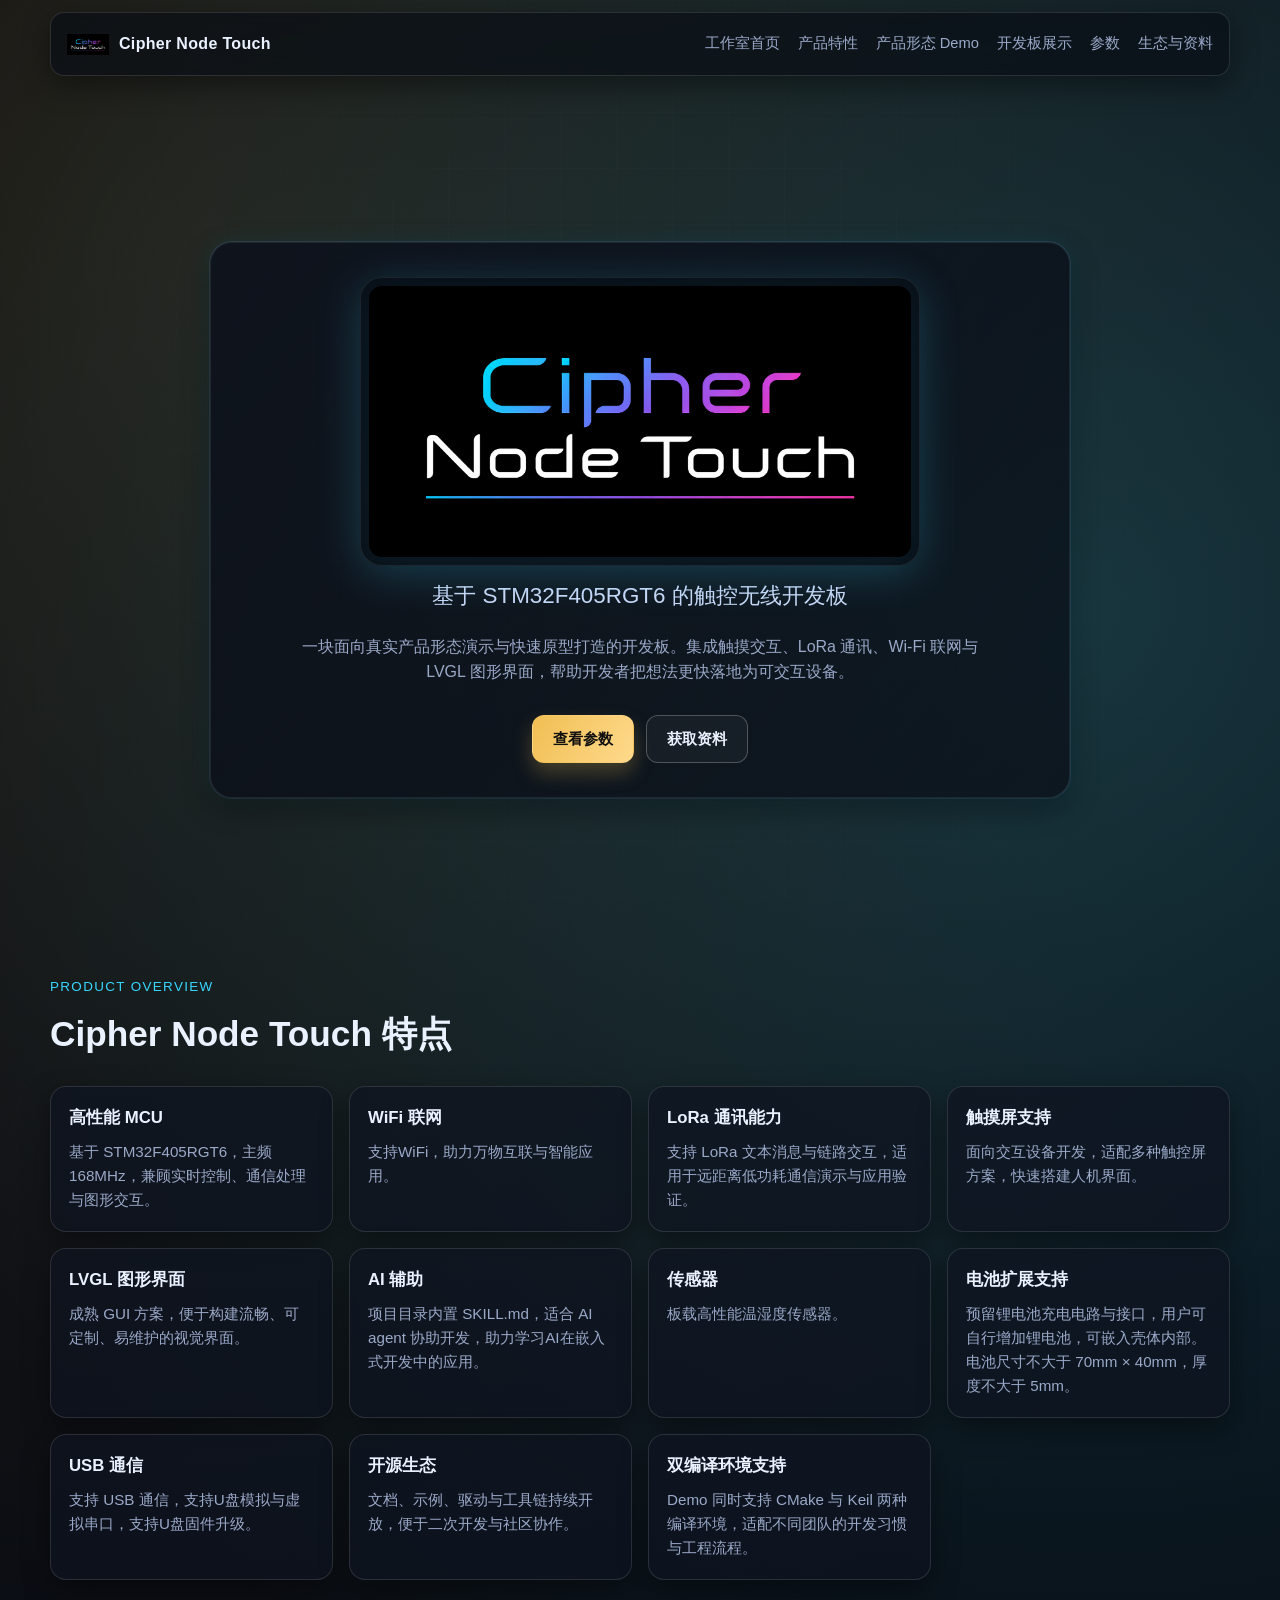
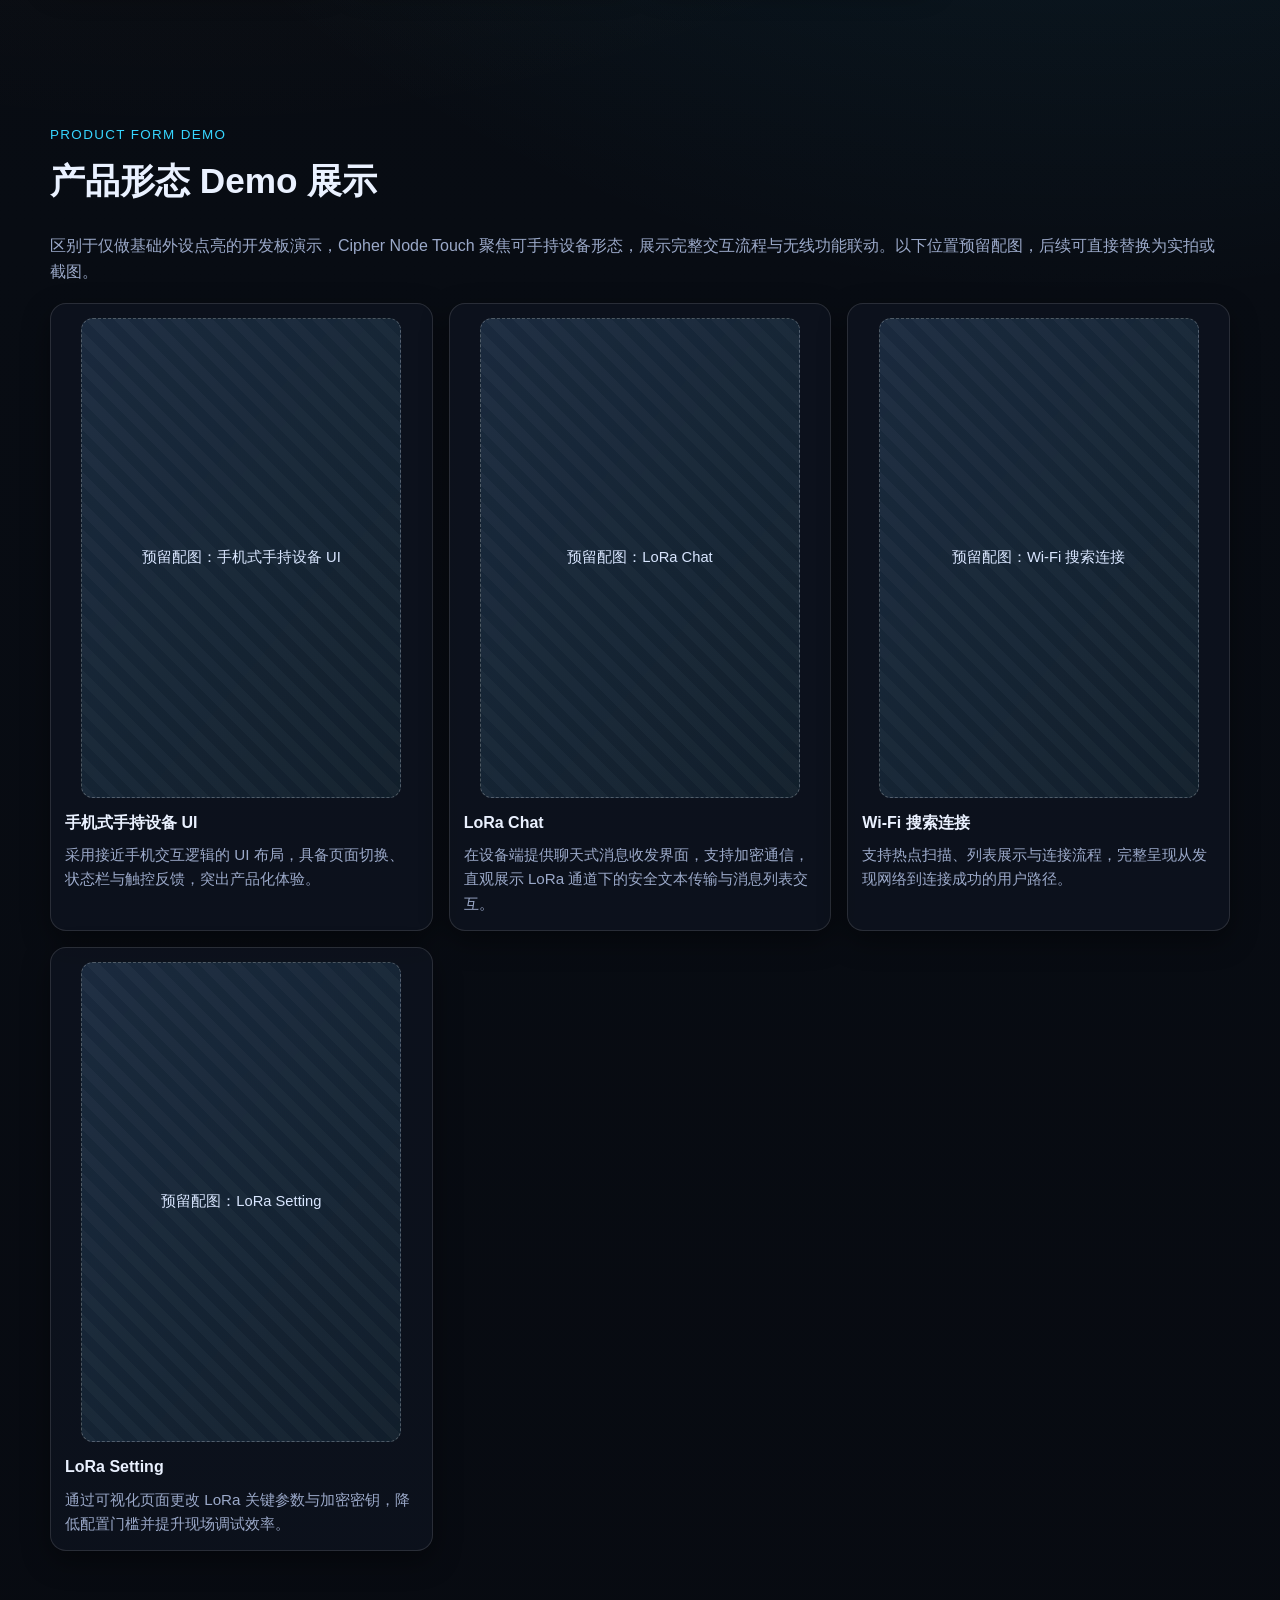
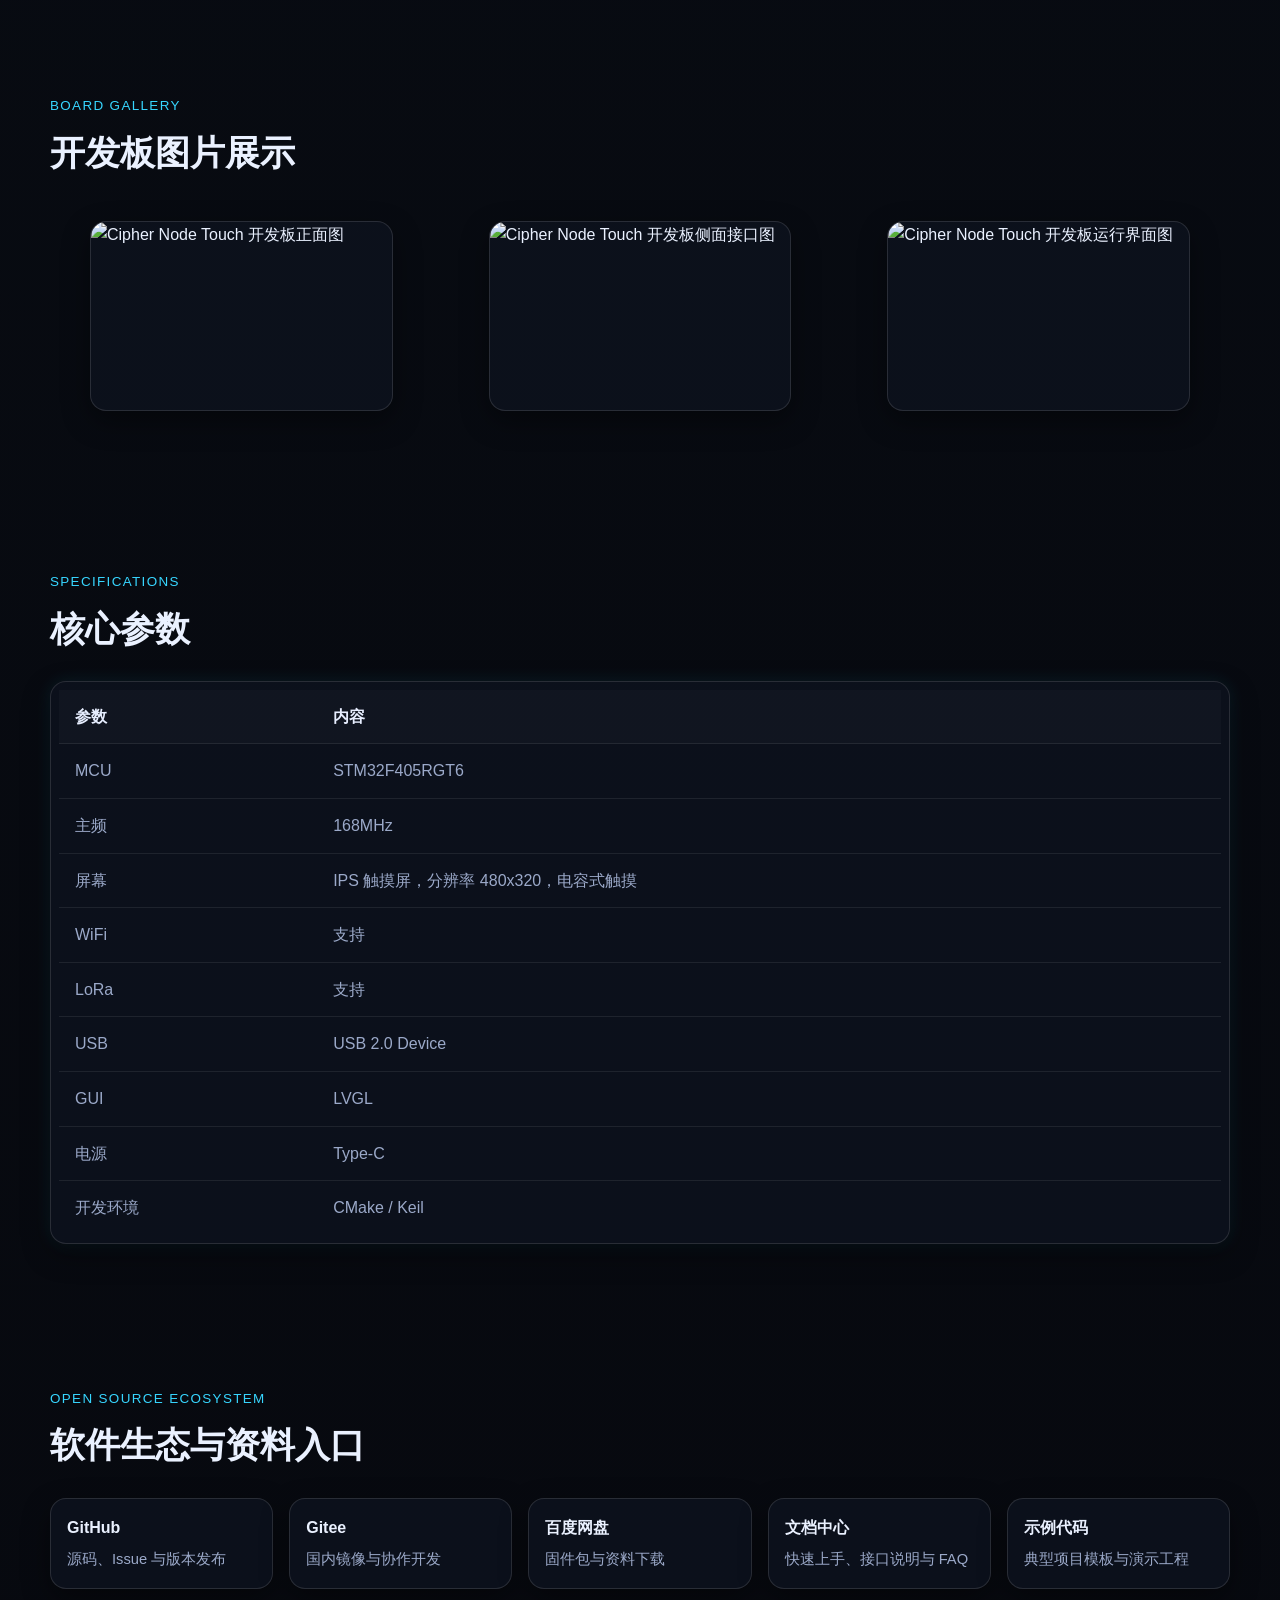
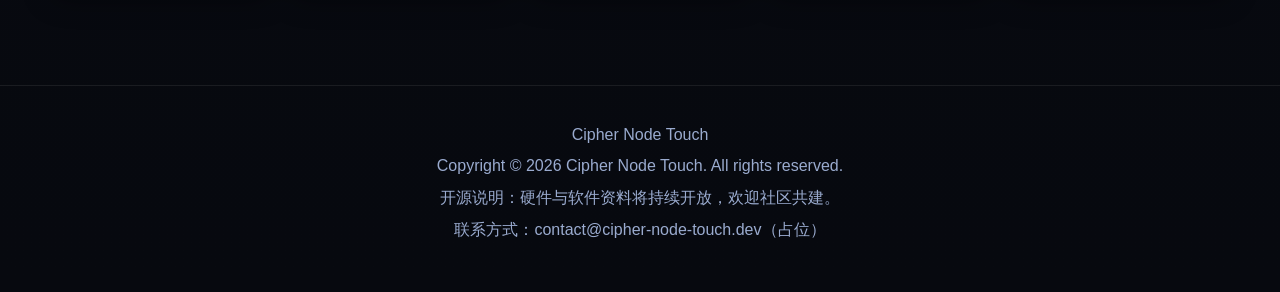
==== cipher_node_touch/index.html @ 37bf68e6 "front page" ====
<!doctype html>
<html lang="zh-CN">
  <head>
    <meta charset="UTF-8" />
    <meta http-equiv="X-UA-Compatible" content="IE=edge" />
    <meta name="viewport" content="width=device-width, initial-scale=1.0" />
    <title>Cipher Node Touch - STM32F405 触控无线开发板</title>
    <meta
      name="description"
      content="Cipher Node Touch 是一款基于 STM32F405RGT6 的触控无线开发板，支持 LoRa Chat、Wi-Fi 连接与 LVGL 图形界面。"
    />
    <meta
      name="keywords"
      content="Cipher Node Touch, 嵌入式开发板, STM32F405RGT6, 168MHz, LoRa Chat, Wi-Fi, LVGL, 触摸屏"
    />
    <meta name="author" content="Cipher Node Touch Team" />
    <meta property="og:title" content="Cipher Node Touch" />
    <meta
      property="og:description"
      content="基于 STM32F405RGT6 的触控无线开发板，专注产品化 UI 演示与快速开发。"
    />
    <meta property="og:type" content="website" />
    <meta property="og:image" content="/images/board1.jpg" />
    <meta property="og:locale" content="zh_CN" />
    <link rel="stylesheet" href="../style.css" />
  </head>
  <body class="is-loading">
    <div class="loader" aria-hidden="true">
      <div class="loader__ring"></div>
      <p>Cipher Node Touch</p>
    </div>

    <header class="site-header glass">
      <a class="logo" href="#hero" aria-label="Cipher Node Touch 首页">
        <img src="../images/cipher_node_touch_logo.png" alt="Cipher Node Touch Logo" />
        <span>Cipher Node Touch</span>
      </a>
      <nav class="nav-links">
        <a href="../">工作室首页</a>
        <a href="#features">产品特性</a>
        <a href="#form-demo">产品形态 Demo</a>
        <a href="#gallery">开发板展示</a>
        <a href="#specs">参数</a>
        <a href="#ecosystem">生态与资料</a>
      </nav>
    </header>

    <main>
      <section id="hero" class="hero section-grid">
        <div class="hero__content reveal">
          <img
            class="hero-logo"
            src="../images/cipher_node_touch_logo.png"
            alt="Cipher Node Touch"
          />
          <h2>基于 STM32F405RGT6 的触控无线开发板</h2>
          <p class="hero__desc">
            一块面向真实产品形态演示与快速原型打造的开发板。集成触摸交互、LoRa 通讯、Wi-Fi 联网与 LVGL 图形界面，帮助开发者把想法更快落地为可交互设备。
          </p>
          <div class="hero__actions">
            <a class="btn btn--primary" href="#specs">查看参数</a>
            <a class="btn btn--ghost" href="#ecosystem">获取资料</a>
          </div>
        </div>
      </section>

      <section id="features" class="section">
        <div class="section-title reveal">
          <p class="kicker">Product Overview</p>
          <h3>Cipher Node Touch 特点</h3>
        </div>
        <div class="feature-grid">
          <article class="card reveal">
            <h4>高性能 MCU</h4>
            <p>基于 STM32F405RGT6，主频 168MHz，兼顾实时控制、通信处理与图形交互。</p>
          </article>
          <article class="card reveal">
            <h4>WiFi 联网</h4>
            <p>支持WiFi，助力万物互联与智能应用。</p>
          </article>
          <article class="card reveal">
            <h4>LoRa 通讯能力</h4>
            <p>支持 LoRa 文本消息与链路交互，适用于远距离低功耗通信演示与应用验证。</p>
          </article>
          <article class="card reveal">
            <h4>触摸屏支持</h4>
            <p>面向交互设备开发，适配多种触控屏方案，快速搭建人机界面。</p>
          </article>
          <article class="card reveal">
            <h4>LVGL 图形界面</h4>
            <p>成熟 GUI 方案，便于构建流畅、可定制、易维护的视觉界面。</p>
          </article>
          <article class="card reveal">
            <h4>AI 辅助</h4>
            <p>项目目录内置 SKILL.md，适合 AI agent 协助开发，助力学习AI在嵌入式开发中的应用。</p>
          </article>
          <article class="card reveal">
            <h4>传感器</h4>
            <p>板载高性能温湿度传感器。</p>
          </article>
          <article class="card reveal">
            <h4>电池扩展支持</h4>
            <p>预留锂电池充电电路与接口，用户可自行增加锂电池，可嵌入壳体内部。电池尺寸不大于 70mm × 40mm，厚度不大于 5mm。</p>
          </article>
          <article class="card reveal">
            <h4>USB 通信</h4>
            <p>支持 USB 通信，支持U盘模拟与虚拟串口，支持U盘固件升级。</p>
          </article>
          <article class="card reveal">
            <h4>开源生态</h4>
            <p>文档、示例、驱动与工具链持续开放，便于二次开发与社区协作。</p>
          </article>
          <article class="card reveal">
            <h4>双编译环境支持</h4>
            <p>Demo 同时支持 CMake 与 Keil 两种编译环境，适配不同团队的开发习惯与工程流程。</p>
          </article>
        </div>
      </section>

      <section id="form-demo" class="section">
        <div class="section-title reveal">
          <p class="kicker">Product Form Demo</p>
          <h3>产品形态 Demo 展示</h3>
        </div>
        <p class="demo-intro reveal">
          区别于仅做基础外设点亮的开发板演示，Cipher Node Touch 聚焦可手持设备形态，展示完整交互流程与无线功能联动。以下位置预留配图，后续可直接替换为实拍或截图。
        </p>
        <div class="demo-grid">
          <article class="demo-card reveal">
            <div class="demo-media" aria-label="手机式手持设备 UI 预留配图">
              <span>预留配图：手机式手持设备 UI</span>
            </div>
            <h4>手机式手持设备 UI</h4>
            <p>采用接近手机交互逻辑的 UI 布局，具备页面切换、状态栏与触控反馈，突出产品化体验。</p>
          </article>
          <article class="demo-card reveal">
            <div class="demo-media" aria-label="LoRa Chat 演示预留配图">
              <span>预留配图：LoRa Chat</span>
            </div>
            <h4>LoRa Chat</h4>
            <p>在设备端提供聊天式消息收发界面，支持加密通信，直观展示 LoRa 通道下的安全文本传输与消息列表交互。</p>
          </article>
          <article class="demo-card reveal">
            <div class="demo-media" aria-label="Wi-Fi 搜索连接演示预留配图">
              <span>预留配图：Wi-Fi 搜索连接</span>
            </div>
            <h4>Wi-Fi 搜索连接</h4>
            <p>支持热点扫描、列表展示与连接流程，完整呈现从发现网络到连接成功的用户路径。</p>
          </article>
          <article class="demo-card reveal">
            <div class="demo-media" aria-label="LoRa Setting 演示预留配图">
              <span>预留配图：LoRa Setting</span>
            </div>
            <h4>LoRa Setting</h4>
            <p>通过可视化页面更改 LoRa 关键参数与加密密钥，降低配置门槛并提升现场调试效率。</p>
          </article>
        </div>
      </section>

      <section id="gallery" class="section">
        <div class="section-title reveal">
          <p class="kicker">Board Gallery</p>
          <h3>开发板图片展示</h3>
        </div>
        <div class="gallery-grid">
          <figure class="gallery-item reveal">
            <img
              src="../images/board1.jpg"
              data-full="../images/board1.jpg"
              loading="lazy"
              alt="Cipher Node Touch 开发板正面图"
            />
          </figure>
          <figure class="gallery-item reveal">
            <img
              src="../images/board2.jpg"
              data-full="../images/board2.jpg"
              loading="lazy"
              alt="Cipher Node Touch 开发板侧面接口图"
            />
          </figure>
          <figure class="gallery-item reveal">
            <img
              src="../images/board3.jpg"
              data-full="../images/board3.jpg"
              loading="lazy"
              alt="Cipher Node Touch 开发板运行界面图"
            />
          </figure>
        </div>
      </section>

      <section id="specs" class="section">
        <div class="section-title reveal">
          <p class="kicker">Specifications</p>
          <h3>核心参数</h3>
        </div>
        <div class="table-wrap reveal">
          <table class="spec-table" aria-label="Cipher Node Touch 参数表">
            <thead>
              <tr>
                <th>参数</th>
                <th>内容</th>
              </tr>
            </thead>
            <tbody>
              <tr>
                <td>MCU</td>
                <td>STM32F405RGT6</td>
              </tr>
              <tr>
                <td>主频</td>
                <td>168MHz</td>
              </tr>
              <tr>
                <td>屏幕</td>
                <td>IPS 触摸屏，分辨率 480x320，电容式触摸</td>
              </tr>
              <tr>
                <td>WiFi</td>
                <td>支持</td>
              </tr>
              <tr>
                <td>LoRa</td>
                <td>支持</td>
              </tr>
              <tr>
                <td>USB</td>
                <td>USB 2.0 Device</td>
              </tr>
              <tr>
                <td>GUI</td>
                <td>LVGL</td>
              </tr>
              <tr>
                <td>电源</td>
                <td>Type-C</td>
              </tr>
              <tr>
                <td>开发环境</td>
                <td>CMake / Keil</td>
              </tr>
            </tbody>
          </table>
        </div>
      </section>

      <section id="ecosystem" class="section">
        <div class="section-title reveal">
          <p class="kicker">Open Source Ecosystem</p>
          <h3>软件生态与资料入口</h3>
        </div>
        <div class="eco-grid">
          <a class="eco-card reveal" href="https://github.com/your_repo" target="_blank" rel="noreferrer">
            <h4>GitHub</h4>
            <p>源码、Issue 与版本发布</p>
          </a>
          <a class="eco-card reveal" href="https://gitee.com/your_repo" target="_blank" rel="noreferrer">
            <h4>Gitee</h4>
            <p>国内镜像与协作开发</p>
          </a>
          <a class="eco-card reveal" href="https://pan.baidu.com/xxxx" target="_blank" rel="noreferrer">
            <h4>百度网盘</h4>
            <p>固件包与资料下载</p>
          </a>
          <a class="eco-card reveal" href="https://github.com/your_repo" target="_blank" rel="noreferrer">
            <h4>文档中心</h4>
            <p>快速上手、接口说明与 FAQ</p>
          </a>
          <a class="eco-card reveal" href="https://github.com/your_repo" target="_blank" rel="noreferrer">
            <h4>示例代码</h4>
            <p>典型项目模板与演示工程</p>
          </a>
        </div>
      </section>
    </main>

    <footer class="site-footer">
      <p>Cipher Node Touch</p>
      <p>Copyright © <span id="year"></span> Cipher Node Touch. All rights reserved.</p>
      <p>开源说明：硬件与软件资料将持续开放，欢迎社区共建。</p>
      <p>联系方式：contact@cipher-node-touch.dev（占位）</p>
    </footer>

    <button class="back-to-top" id="backToTop" aria-label="返回顶部">↑</button>

    <div class="lightbox" id="lightbox" aria-hidden="true">
      <button class="lightbox__close" id="lightboxClose" aria-label="关闭预览">×</button>
      <img id="lightboxImg" alt="开发板大图预览" />
    </div>

    <script src="../script.js"></script>
  </body>
</html>
---- style.css ----
:root {
  --bg: #090b10;
  --bg-soft: #121723;
  --card: rgba(15, 20, 32, 0.72);
  --line: rgba(255, 255, 255, 0.12);
  --text: #eaf1ff;
  --muted: #9ba9c9;
  --gold: #f0bf53;
  --cyan: #37d6ff;
  --accent: #65b6ff;
  --radius: 16px;
  --shadow-soft: 0 10px 28px rgba(0, 0, 0, 0.4);
  --shadow-glow: 0 0 0 1px rgba(101, 182, 255, 0.16), 0 0 24px rgba(55, 214, 255, 0.1);
}

* {
  box-sizing: border-box;
}

html {
  scroll-behavior: smooth;
}

body {
  margin: 0;
  color: var(--text);
  background:
    radial-gradient(circle at 85% 12%, rgba(55, 214, 255, 0.18), transparent 28%),
    radial-gradient(circle at 15% 5%, rgba(240, 191, 83, 0.12), transparent 30%),
    linear-gradient(180deg, #07090f 0%, #080c13 36%, #07090f 100%);
  font-family: "HarmonyOS Sans SC", "Noto Sans SC", "PingFang SC", "Microsoft YaHei", sans-serif;
  line-height: 1.6;
  overflow-x: hidden;
}

body::before {
  content: "";
  position: fixed;
  inset: 0;
  pointer-events: none;
  background-image:
    linear-gradient(rgba(255, 255, 255, 0.04) 1px, transparent 1px),
    linear-gradient(90deg, rgba(255, 255, 255, 0.04) 1px, transparent 1px);
  background-size: 56px 56px;
  mask-image: radial-gradient(circle at center, black 35%, transparent 100%);
  opacity: 0.35;
  z-index: -1;
}

a {
  color: inherit;
  text-decoration: none;
}

.site-header {
  position: sticky;
  top: 12px;
  z-index: 20;
  width: min(1180px, calc(100% - 24px));
  margin: 12px auto 0;
  padding: 10px 16px;
  display: flex;
  align-items: center;
  justify-content: space-between;
  border-radius: 14px;
  border: 1px solid var(--line);
}

.glass {
  backdrop-filter: blur(10px) saturate(130%);
  background: rgba(10, 14, 22, 0.72);
  box-shadow: var(--shadow-soft);
}

.logo {
  display: inline-flex;
  align-items: center;
  gap: 10px;
  font-weight: 700;
  letter-spacing: 0.02em;
}

.logo img {
  width: 42px;
  height: 42px;
  object-fit: contain;
}

.nav-links {
  display: flex;
  gap: 18px;
  font-size: 0.92rem;
  color: var(--muted);
}

.nav-links a {
  position: relative;
  transition: color 0.28s ease;
}

.nav-links a::after {
  content: "";
  position: absolute;
  left: 0;
  bottom: -5px;
  width: 100%;
  height: 2px;
  transform: scaleX(0);
  transform-origin: right;
  transition: transform 0.25s ease;
  background: linear-gradient(90deg, var(--gold), var(--cyan));
}

.nav-links a:hover {
  color: var(--text);
}

.nav-links a:hover::after {
  transform-origin: left;
  transform: scaleX(1);
}

main {
  width: min(1180px, calc(100% - 24px));
  margin: 0 auto;
}

.section {
  padding: 72px 0;
}

.section-grid {
  min-height: 92vh;
  display: grid;
  place-items: center;
  padding: 80px 0 20px;
  position: relative;
  isolation: isolate;
}

.hero__content {
  width: min(860px, 100%);
  text-align: center;
  padding: 34px 28px;
  border-radius: 22px;
  border: 1px solid rgba(255, 255, 255, 0.08);
  background: linear-gradient(135deg, rgba(11, 16, 28, 0.85), rgba(8, 11, 20, 0.65));
  box-shadow: var(--shadow-soft), var(--shadow-glow);
}

.hero-logo {
  width: min(560px, 88%);
  height: auto;
  display: block;
  margin: 0 auto;
  padding: 8px;
  border-radius: 22px;
  background: rgba(7, 11, 18, 0.68);
  border: 1px solid rgba(255, 255, 255, 0.08);
  filter: drop-shadow(0 8px 22px rgba(55, 214, 255, 0.24));
}

h1 {
  margin: 0;
  font-size: clamp(2.2rem, 6vw, 4rem);
  line-height: 1.1;
  letter-spacing: 0.02em;
}

h2 {
  margin: 12px 0 0;
  font-weight: 500;
  color: #c7d7f6;
  font-size: clamp(1rem, 2.7vw, 1.4rem);
}

.hero__desc {
  margin: 20px auto 0;
  max-width: 680px;
  color: var(--muted);
}

.hero__actions {
  margin-top: 30px;
  display: inline-flex;
  flex-wrap: wrap;
  justify-content: center;
  gap: 12px;
}

.btn {
  padding: 11px 20px;
  border-radius: 12px;
  font-weight: 600;
  font-size: 0.95rem;
  border: 1px solid transparent;
  transition: transform 0.24s ease, box-shadow 0.24s ease, border-color 0.24s ease;
}

.btn:hover {
  transform: translateY(-2px);
}

.btn--primary {
  color: #101010;
  background: linear-gradient(120deg, var(--gold), #ffd98c);
  box-shadow: 0 10px 20px rgba(240, 191, 83, 0.25);
}

.btn--ghost {
  border-color: rgba(255, 255, 255, 0.24);
  background: rgba(255, 255, 255, 0.04);
}

.btn--ghost:hover {
  box-shadow: 0 8px 20px rgba(55, 214, 255, 0.14);
}

.section-title {
  margin-bottom: 24px;
}

.kicker {
  color: var(--cyan);
  margin: 0;
  font-size: 0.84rem;
  text-transform: uppercase;
  letter-spacing: 0.1em;
}

h3 {
  margin: 8px 0 0;
  font-size: clamp(1.45rem, 3vw, 2.2rem);
}

.feature-grid,
.demo-grid,
.gallery-grid,
.eco-grid {
  display: grid;
  gap: 16px;
}

.feature-grid {
  grid-template-columns: repeat(4, minmax(0, 1fr));
}

.card,
.eco-card,
.gallery-item,
.table-wrap {
  border-radius: var(--radius);
  border: 1px solid var(--line);
  background: var(--card);
  box-shadow: var(--shadow-soft);
}

.card {
  padding: 18px;
  transition: transform 0.26s ease, border-color 0.26s ease, box-shadow 0.26s ease;
}

.card h4 {
  margin: 0;
  font-size: 1.05rem;
}

.card p {
  margin: 8px 0 0;
  color: var(--muted);
  font-size: 0.95rem;
}

.card:hover {
  transform: translateY(-4px);
  border-color: rgba(101, 182, 255, 0.42);
  box-shadow: var(--shadow-soft), 0 0 22px rgba(55, 214, 255, 0.14);
}

.gallery-grid {
  grid-template-columns: repeat(3, minmax(0, 1fr));
}

.demo-intro {
  margin: 0 0 18px;
  color: var(--muted);
}

.demo-grid {
  grid-template-columns: repeat(3, minmax(0, 1fr));
}

.demo-card {
  padding: 14px;
  border-radius: var(--radius);
  border: 1px solid var(--line);
  background: var(--card);
  box-shadow: var(--shadow-soft);
  transition: transform 0.26s ease, border-color 0.26s ease, box-shadow 0.26s ease;
}

.demo-card:hover {
  transform: translateY(-4px);
  border-color: rgba(101, 182, 255, 0.42);
  box-shadow: var(--shadow-soft), 0 0 22px rgba(55, 214, 255, 0.14);
}

.demo-media {
  width: min(320px, 100%);
  aspect-ratio: 320 / 480;
  border-radius: 12px;
  border: 1px dashed rgba(255, 255, 255, 0.24);
  display: grid;
  place-items: center;
  text-align: center;
  padding: 12px;
  margin: 0 auto;
  color: #d9e6ff;
  background:
    linear-gradient(130deg, rgba(101, 182, 255, 0.14), rgba(55, 214, 255, 0.06)),
    repeating-linear-gradient(45deg, rgba(255, 255, 255, 0.04) 0 10px, rgba(255, 255, 255, 0.01) 10px 20px);
}

.demo-media span {
  font-size: 0.92rem;
}

.demo-card h4 {
  margin: 12px 0 0;
}

.demo-card p {
  margin: 8px 0 0;
  color: var(--muted);
  font-size: 0.95rem;
}

.gallery-item {
  overflow: hidden;
}

.gallery-item img {
  display: block;
  width: 100%;
  aspect-ratio: 16 / 10;
  object-fit: cover;
  transition: transform 0.32s ease, filter 0.32s ease;
  cursor: zoom-in;
}

.gallery-item:hover img {
  transform: scale(1.04);
  filter: brightness(1.08);
}

.table-wrap {
  overflow-x: auto;
  padding: 8px;
  box-shadow: var(--shadow-soft), 0 0 18px rgba(55, 214, 255, 0.1);
}

.spec-table {
  width: 100%;
  border-collapse: collapse;
  min-width: 620px;
}

.spec-table th,
.spec-table td {
  padding: 14px 16px;
  border-bottom: 1px solid rgba(255, 255, 255, 0.08);
  text-align: left;
}

.spec-table th {
  color: #e7eeff;
  background: rgba(255, 255, 255, 0.02);
  font-weight: 600;
}

.spec-table td {
  color: var(--muted);
}

.spec-table tr:last-child td {
  border-bottom: none;
}

.eco-grid {
  grid-template-columns: repeat(5, minmax(0, 1fr));
}

.eco-card {
  padding: 16px;
  transition: transform 0.24s ease, border-color 0.24s ease, box-shadow 0.24s ease;
}

.eco-card h4 {
  margin: 0;
}

.eco-card p {
  margin: 8px 0 0;
  color: var(--muted);
  font-size: 0.92rem;
}

.eco-card:hover {
  transform: translateY(-3px);
  border-color: rgba(240, 191, 83, 0.55);
  box-shadow: var(--shadow-soft), 0 0 22px rgba(240, 191, 83, 0.14);
}

.site-footer {
  margin-top: 24px;
  padding: 30px 12px 44px;
  color: #9aabcf;
  text-align: center;
  border-top: 1px solid rgba(255, 255, 255, 0.08);
}

.site-footer p {
  margin: 6px 0;
}

.back-to-top {
  position: fixed;
  right: 18px;
  bottom: 20px;
  width: 42px;
  height: 42px;
  border: none;
  border-radius: 50%;
  display: grid;
  place-items: center;
  color: #111;
  font-size: 18px;
  font-weight: 700;
  cursor: pointer;
  background: linear-gradient(145deg, var(--gold), #ffd98c);
  box-shadow: 0 8px 22px rgba(240, 191, 83, 0.32);
  opacity: 0;
  transform: translateY(10px);
  pointer-events: none;
  transition: opacity 0.24s ease, transform 0.24s ease;
  z-index: 21;
}

.back-to-top.is-visible {
  opacity: 1;
  transform: translateY(0);
  pointer-events: auto;
}

.loader {
  position: fixed;
  inset: 0;
  display: grid;
  place-items: center;
  gap: 12px;
  background: #080b12;
  z-index: 50;
  transition: opacity 0.45s ease, visibility 0.45s ease;
}

.loader p {
  margin: 0;
  color: #afbddb;
  letter-spacing: 0.08em;
}

.loader__ring {
  width: 46px;
  height: 46px;
  border-radius: 50%;
  border: 3px solid rgba(255, 255, 255, 0.14);
  border-top-color: var(--cyan);
  animation: spin 1s linear infinite;
}

body.is-ready .loader {
  opacity: 0;
  visibility: hidden;
}

.lightbox {
  position: fixed;
  inset: 0;
  display: grid;
  place-items: center;
  padding: 20px;
  background: rgba(4, 7, 12, 0.82);
  opacity: 0;
  visibility: hidden;
  transition: opacity 0.28s ease, visibility 0.28s ease;
  z-index: 45;
}

.lightbox img {
  width: min(1100px, calc(100vw - 24px));
  max-height: calc(100vh - 36px);
  object-fit: contain;
  border-radius: 14px;
  border: 1px solid rgba(255, 255, 255, 0.18);
}

.lightbox.is-open {
  opacity: 1;
  visibility: visible;
}

.lightbox__close {
  position: absolute;
  top: 14px;
  right: 18px;
  width: 38px;
  height: 38px;
  border: none;
  border-radius: 50%;
  font-size: 24px;
  line-height: 1;
  color: #0d0d0d;
  cursor: pointer;
  background: linear-gradient(145deg, var(--gold), #ffd98c);
}

.reveal {
  opacity: 0;
  transform: translateY(14px);
  transition: opacity 0.55s ease, transform 0.55s ease;
}

.reveal.is-visible {
  opacity: 1;
  transform: translateY(0);
}

@keyframes spin {
  to {
    transform: rotate(360deg);
  }
}

@media (max-width: 1100px) {
  .feature-grid {
    grid-template-columns: repeat(2, minmax(0, 1fr));
  }

  .demo-grid {
    grid-template-columns: repeat(2, minmax(0, 1fr));
  }

  .eco-grid {
    grid-template-columns: repeat(3, minmax(0, 1fr));
  }
}

@media (max-width: 760px) {
  .site-header {
    top: 8px;
    flex-direction: column;
    align-items: flex-start;
    gap: 8px;
  }

  .nav-links {
    width: 100%;
    overflow-x: auto;
    white-space: nowrap;
    padding-bottom: 2px;
  }

  .section {
    padding: 54px 0;
  }

  .hero__content {
    text-align: left;
  }

  .hero__actions {
    justify-content: flex-start;
  }

  .feature-grid,
  .demo-grid,
  .gallery-grid,
  .eco-grid {
    grid-template-columns: 1fr;
  }

  .spec-table {
    min-width: 540px;
  }
}
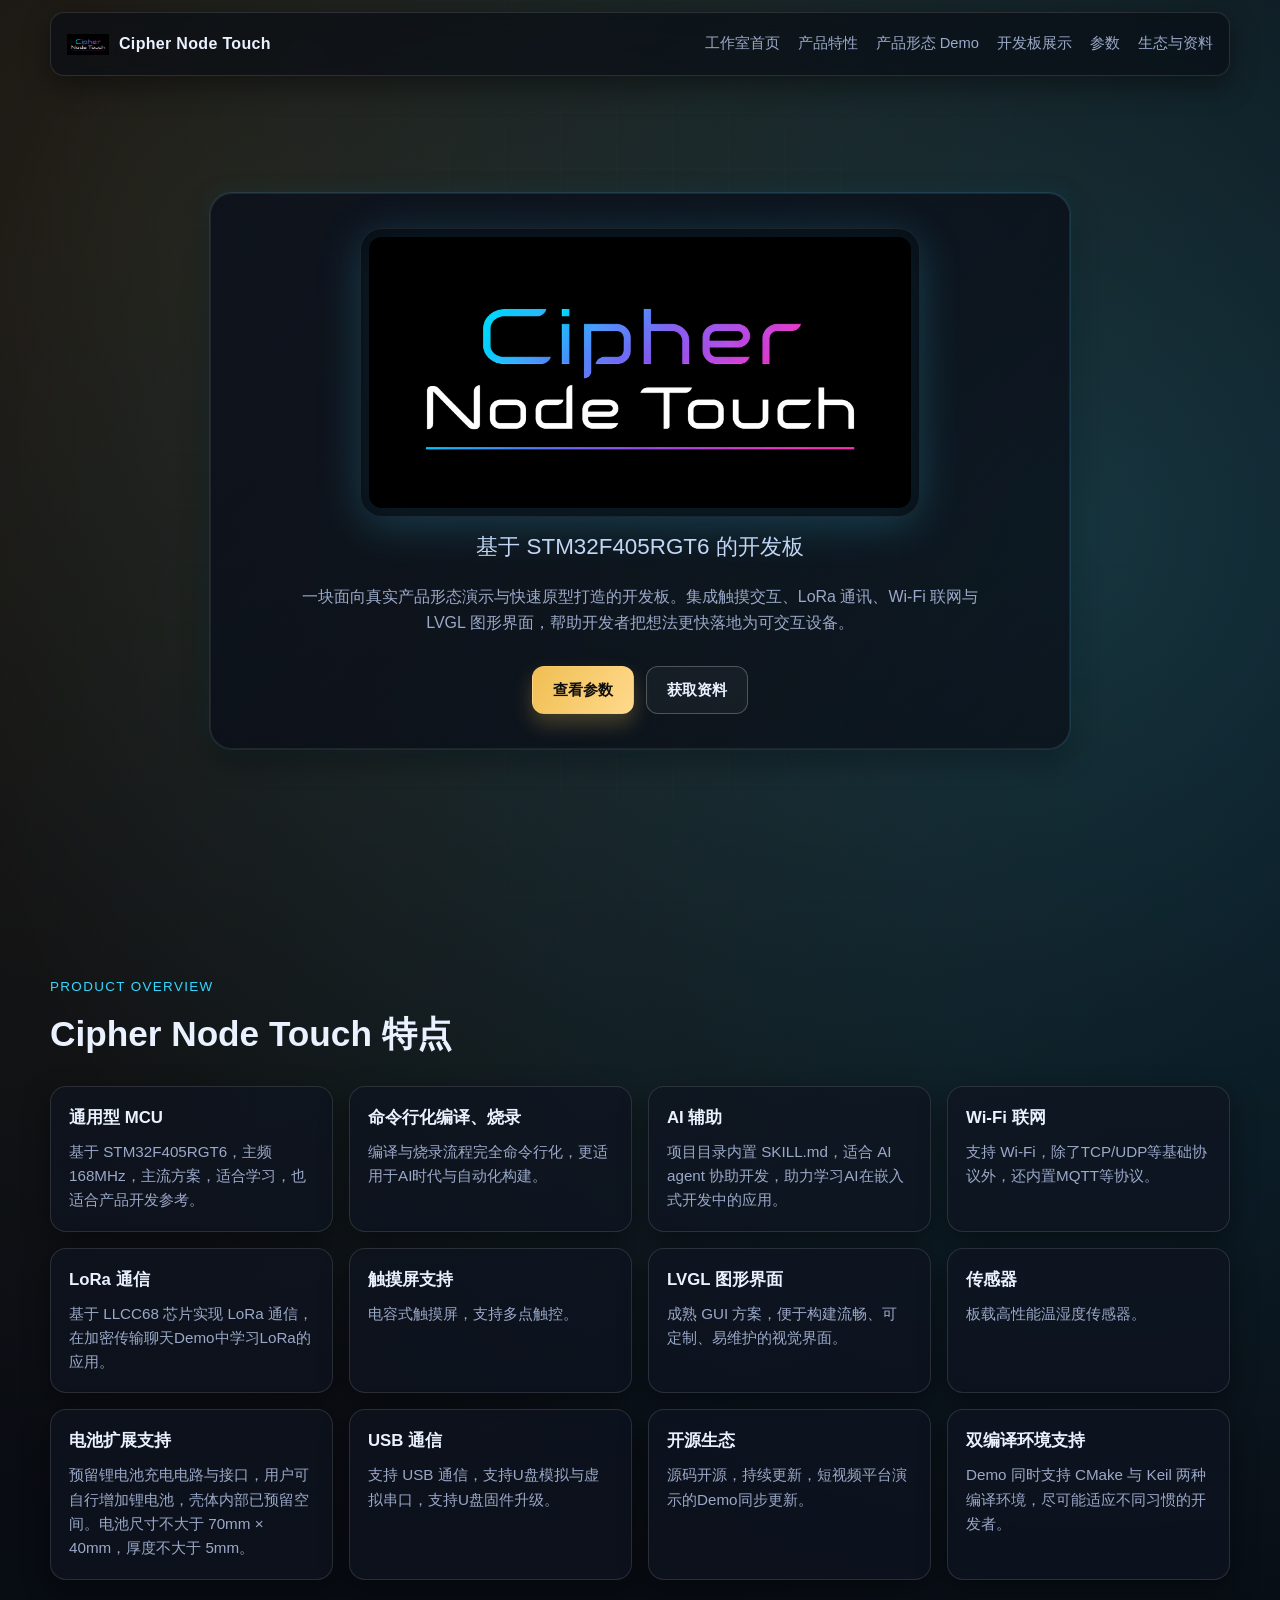
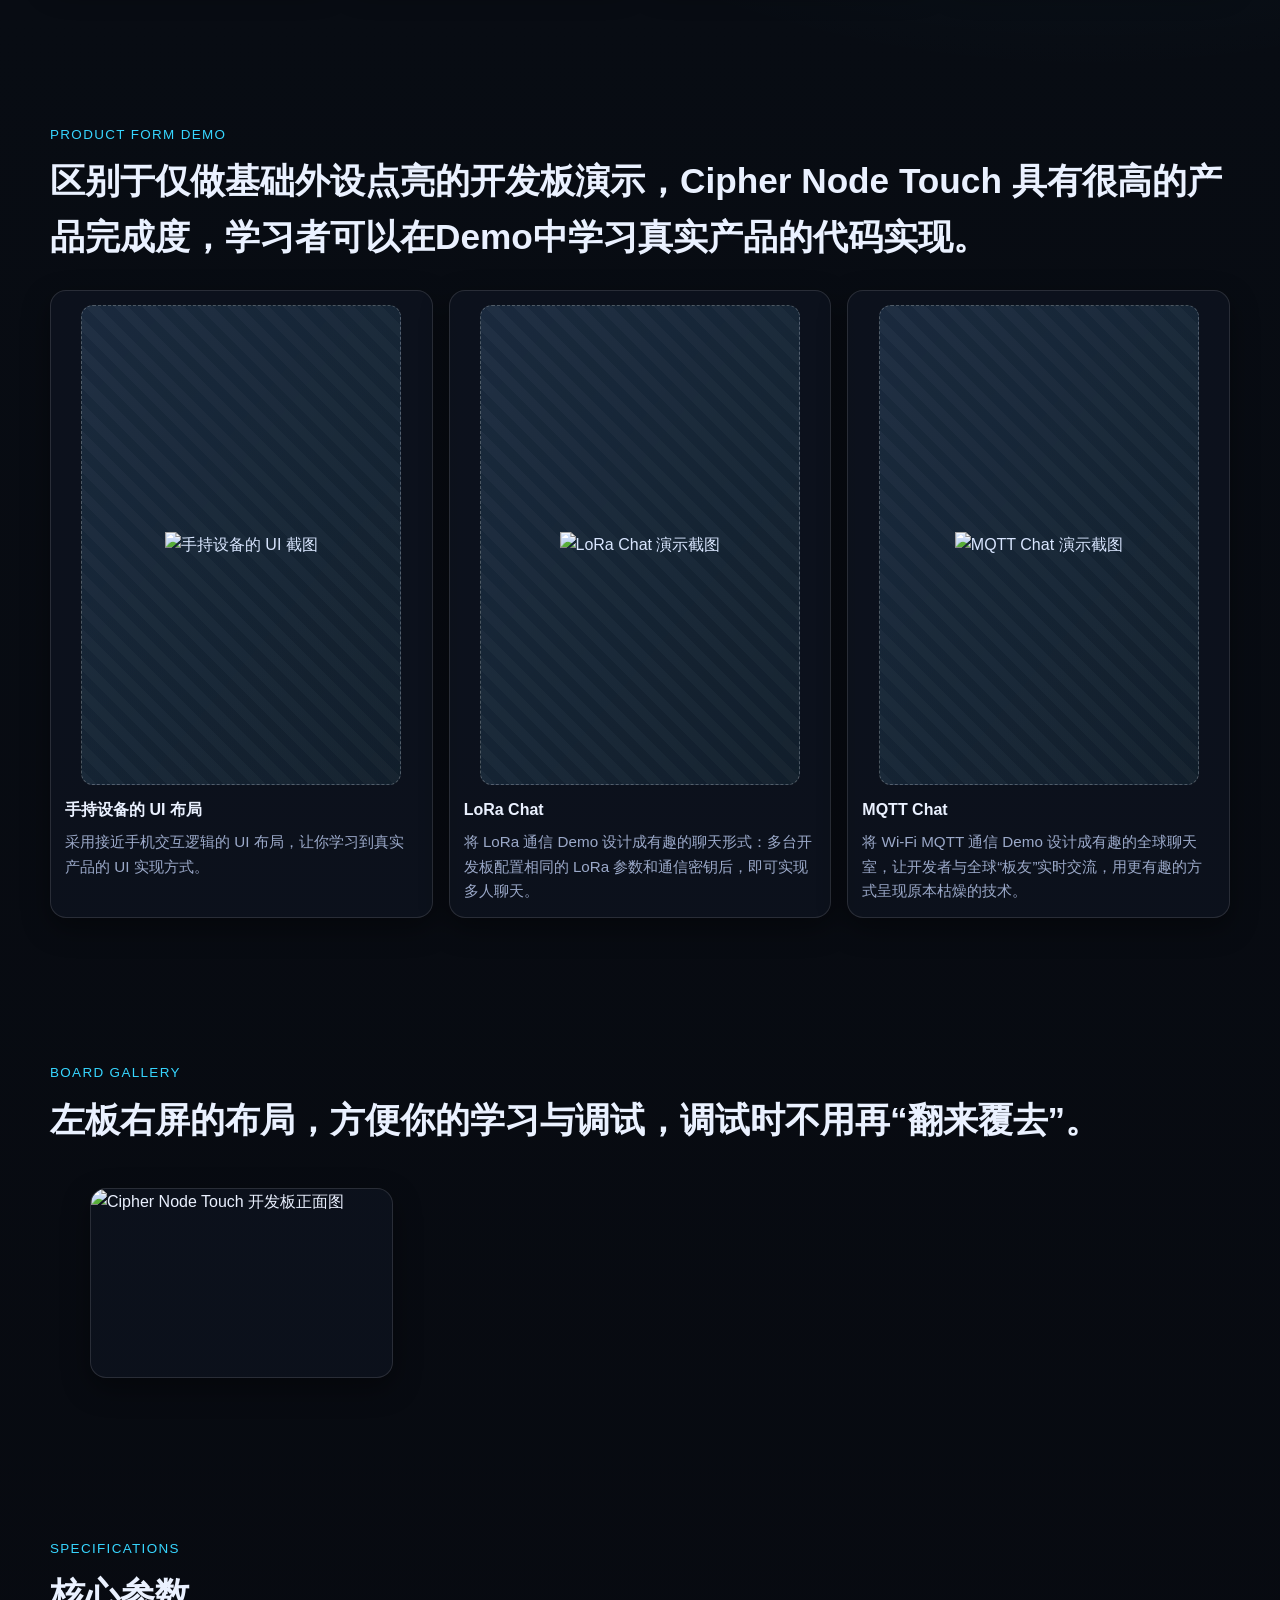
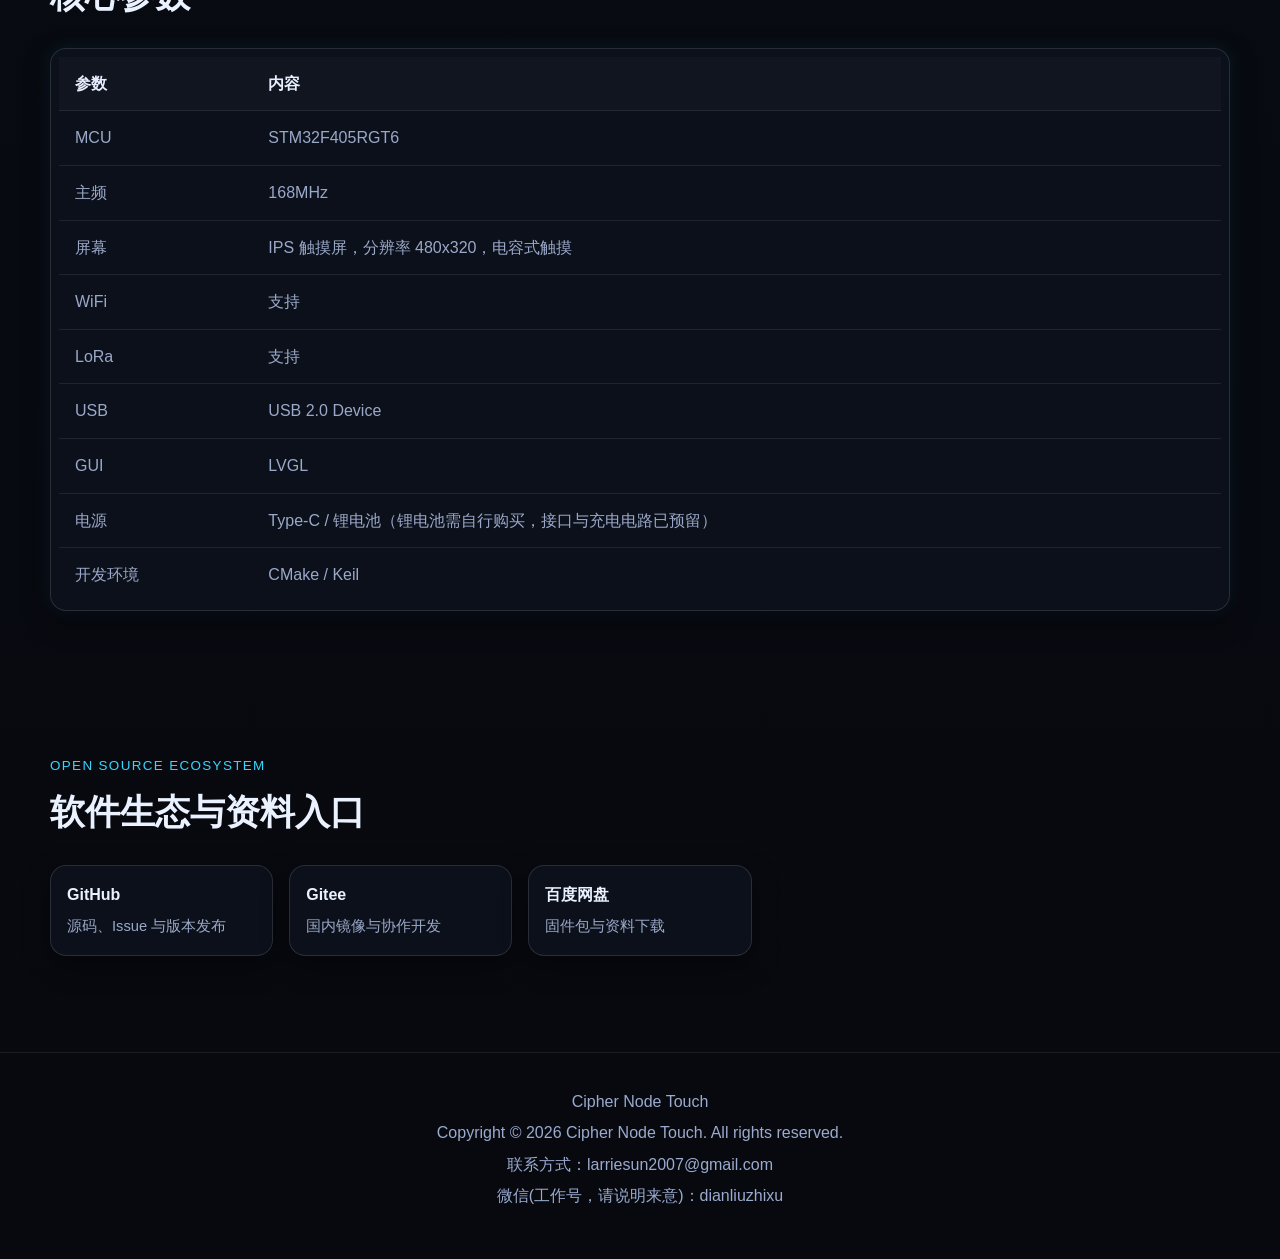
==== commit 1f14c3a9: "update text" ====
--- a/cipher_node_touch/index.html
+++ b/cipher_node_touch/index.html
@@ -7,20 +7,20 @@
     <title>Cipher Node Touch - STM32F405 触控无线开发板</title>
     <meta
       name="description"
-      content="Cipher Node Touch 是一款基于 STM32F405RGT6 的触控无线开发板，支持 LoRa Chat、Wi-Fi 连接与 LVGL 图形界面。"
+      content="Cipher Node Touch 是一款基于 STM32F405RGT6 的开发板，支持 LoRa、Wi-Fi 与 LVGL 图形界面。"
     />
     <meta
       name="keywords"
-      content="Cipher Node Touch, 嵌入式开发板, STM32F405RGT6, 168MHz, LoRa Chat, Wi-Fi, LVGL, 触摸屏"
+      content="Cipher Node Touch, 嵌入式开发板, STM32F405RGT6, 168MHz, LoRa, Wi-Fi, LVGL, 触摸屏"
     />
     <meta name="author" content="Cipher Node Touch Team" />
     <meta property="og:title" content="Cipher Node Touch" />
     <meta
       property="og:description"
-      content="基于 STM32F405RGT6 的触控无线开发板，专注产品化 UI 演示与快速开发。"
+      content="基于 STM32F405RGT6 的开发板，专注产品化 UI 演示与快速开发。"
     />
     <meta property="og:type" content="website" />
-    <meta property="og:image" content="/images/board1.jpg" />
+    <meta property="og:image" content="/images/board_1.jpg" />
     <meta property="og:locale" content="zh_CN" />
     <link rel="stylesheet" href="../style.css" />
   </head>
@@ -53,7 +53,7 @@
             src="../images/cipher_node_touch_logo.png"
             alt="Cipher Node Touch"
           />
-          <h2>基于 STM32F405RGT6 的触控无线开发板</h2>
+          <h2>基于 STM32F405RGT6 的开发板</h2>
           <p class="hero__desc">
             一块面向真实产品形态演示与快速原型打造的开发板。集成触摸交互、LoRa 通讯、Wi-Fi 联网与 LVGL 图形界面，帮助开发者把想法更快落地为可交互设备。
           </p>
@@ -62,6 +62,9 @@
             <a class="btn btn--ghost" href="#ecosystem">获取资料</a>
           </div>
         </div>
+        <div class="hero__visual reveal" aria-label="Cipher Node Touch 开发板外观">
+          <img src="../images/board_2.jpg" alt="Cipher Node Touch 开发板" />
+        </div>
       </section>
 
       <section id="features" class="section">
@@ -71,36 +74,40 @@
         </div>
         <div class="feature-grid">
           <article class="card reveal">
-            <h4>高性能 MCU</h4>
-            <p>基于 STM32F405RGT6，主频 168MHz，兼顾实时控制、通信处理与图形交互。</p>
-          </article>
-          <article class="card reveal">
-            <h4>WiFi 联网</h4>
-            <p>支持WiFi，助力万物互联与智能应用。</p>
-          </article>
-          <article class="card reveal">
-            <h4>LoRa 通讯能力</h4>
-            <p>支持 LoRa 文本消息与链路交互，适用于远距离低功耗通信演示与应用验证。</p>
+            <h4>通用型 MCU</h4>
+            <p>基于 STM32F405RGT6，主频 168MHz，主流方案，适合学习，也适合产品开发参考。</p>
+          </article>
+          <article class="card reveal">
+            <h4>命令行化编译、烧录</h4>
+            <p>编译与烧录流程完全命令行化，更适用于AI时代与自动化构建。</p>
+          </article>
+          <article class="card reveal">
+            <h4>AI 辅助</h4>
+            <p>项目目录内置 SKILL.md，适合 AI agent 协助开发，助力学习AI在嵌入式开发中的应用。</p>
+          </article>
+          <article class="card reveal">
+            <h4>Wi-Fi 联网</h4>
+            <p>支持 Wi-Fi，除了TCP/UDP等基础协议外，还内置MQTT等协议。</p>
+          </article>
+          <article class="card reveal">
+            <h4>LoRa 通信</h4>
+            <p>基于 LLCC68 芯片实现 LoRa 通信，在加密传输聊天Demo中学习LoRa的应用。</p>
           </article>
           <article class="card reveal">
             <h4>触摸屏支持</h4>
-            <p>面向交互设备开发，适配多种触控屏方案，快速搭建人机界面。</p>
+            <p>电容式触摸屏，支持多点触控。</p>
           </article>
           <article class="card reveal">
             <h4>LVGL 图形界面</h4>
             <p>成熟 GUI 方案，便于构建流畅、可定制、易维护的视觉界面。</p>
           </article>
           <article class="card reveal">
-            <h4>AI 辅助</h4>
-            <p>项目目录内置 SKILL.md，适合 AI agent 协助开发，助力学习AI在嵌入式开发中的应用。</p>
-          </article>
-          <article class="card reveal">
             <h4>传感器</h4>
             <p>板载高性能温湿度传感器。</p>
           </article>
           <article class="card reveal">
             <h4>电池扩展支持</h4>
-            <p>预留锂电池充电电路与接口，用户可自行增加锂电池，可嵌入壳体内部。电池尺寸不大于 70mm × 40mm，厚度不大于 5mm。</p>
+            <p>预留锂电池充电电路与接口，用户可自行增加锂电池，壳体内部已预留空间。电池尺寸不大于 70mm × 40mm，厚度不大于 5mm。</p>
           </article>
           <article class="card reveal">
             <h4>USB 通信</h4>
@@ -108,11 +115,11 @@
           </article>
           <article class="card reveal">
             <h4>开源生态</h4>
-            <p>文档、示例、驱动与工具链持续开放，便于二次开发与社区协作。</p>
+            <p>源码开源，持续更新，短视频平台演示的Demo同步更新。</p>
           </article>
           <article class="card reveal">
             <h4>双编译环境支持</h4>
-            <p>Demo 同时支持 CMake 与 Keil 两种编译环境，适配不同团队的开发习惯与工程流程。</p>
+            <p>Demo 同时支持 CMake 与 Keil 两种编译环境，尽可能适应不同习惯的开发者。</p>
           </article>
         </div>
       </section>
@@ -120,39 +127,29 @@
       <section id="form-demo" class="section">
         <div class="section-title reveal">
           <p class="kicker">Product Form Demo</p>
-          <h3>产品形态 Demo 展示</h3>
-        </div>
-        <p class="demo-intro reveal">
-          区别于仅做基础外设点亮的开发板演示，Cipher Node Touch 聚焦可手持设备形态，展示完整交互流程与无线功能联动。以下位置预留配图，后续可直接替换为实拍或截图。
-        </p>
+          <h3>区别于仅做基础外设点亮的开发板演示，Cipher Node Touch 具有很高的产品完成度，学习者可以在Demo中学习真实产品的代码实现。</h3>
+        </div>
         <div class="demo-grid">
           <article class="demo-card reveal">
-            <div class="demo-media" aria-label="手机式手持设备 UI 预留配图">
-              <span>预留配图：手机式手持设备 UI</span>
+            <div class="demo-media">
+              <img src="../images/snapshot_home.bmp" loading="lazy" alt="手持设备的 UI 截图" />
             </div>
-            <h4>手机式手持设备 UI</h4>
-            <p>采用接近手机交互逻辑的 UI 布局，具备页面切换、状态栏与触控反馈，突出产品化体验。</p>
+            <h4>手持设备的 UI 布局</h4>
+            <p>采用接近手机交互逻辑的 UI 布局，让你学习到真实产品的 UI 实现方式。</p>
           </article>
           <article class="demo-card reveal">
-            <div class="demo-media" aria-label="LoRa Chat 演示预留配图">
-              <span>预留配图：LoRa Chat</span>
+            <div class="demo-media">
+              <img src="../images/snapshot_lora_chat.bmp" loading="lazy" alt="LoRa Chat 演示截图" />
             </div>
             <h4>LoRa Chat</h4>
-            <p>在设备端提供聊天式消息收发界面，支持加密通信，直观展示 LoRa 通道下的安全文本传输与消息列表交互。</p>
+            <p>将 LoRa 通信 Demo 设计成有趣的聊天形式：多台开发板配置相同的 LoRa 参数和通信密钥后，即可实现多人聊天。</p>
           </article>
           <article class="demo-card reveal">
-            <div class="demo-media" aria-label="Wi-Fi 搜索连接演示预留配图">
-              <span>预留配图：Wi-Fi 搜索连接</span>
+            <div class="demo-media">
+              <img src="../images/snapshot_mqtt_chat.bmp" loading="lazy" alt="MQTT Chat 演示截图" />
             </div>
-            <h4>Wi-Fi 搜索连接</h4>
-            <p>支持热点扫描、列表展示与连接流程，完整呈现从发现网络到连接成功的用户路径。</p>
-          </article>
-          <article class="demo-card reveal">
-            <div class="demo-media" aria-label="LoRa Setting 演示预留配图">
-              <span>预留配图：LoRa Setting</span>
-            </div>
-            <h4>LoRa Setting</h4>
-            <p>通过可视化页面更改 LoRa 关键参数与加密密钥，降低配置门槛并提升现场调试效率。</p>
+            <h4>MQTT Chat</h4>
+            <p>将 Wi-Fi MQTT 通信 Demo 设计成有趣的全球聊天室，让开发者与全球“板友”实时交流，用更有趣的方式呈现原本枯燥的技术。</p>
           </article>
         </div>
       </section>
@@ -160,33 +157,17 @@
       <section id="gallery" class="section">
         <div class="section-title reveal">
           <p class="kicker">Board Gallery</p>
-          <h3>开发板图片展示</h3>
+          <h3>左板右屏的布局，方便你的学习与调试，调试时不用再“翻来覆去”。</h3>
         </div>
         <div class="gallery-grid">
           <figure class="gallery-item reveal">
             <img
-              src="../images/board1.jpg"
-              data-full="../images/board1.jpg"
+              src="../images/board_1.jpg"
+              data-full="../images/board_1.jpg"
               loading="lazy"
               alt="Cipher Node Touch 开发板正面图"
             />
           </figure>
-          <figure class="gallery-item reveal">
-            <img
-              src="../images/board2.jpg"
-              data-full="../images/board2.jpg"
-              loading="lazy"
-              alt="Cipher Node Touch 开发板侧面接口图"
-            />
-          </figure>
-          <figure class="gallery-item reveal">
-            <img
-              src="../images/board3.jpg"
-              data-full="../images/board3.jpg"
-              loading="lazy"
-              alt="Cipher Node Touch 开发板运行界面图"
-            />
-          </figure>
         </div>
       </section>
 
@@ -234,7 +215,7 @@
               </tr>
               <tr>
                 <td>电源</td>
-                <td>Type-C</td>
+                <td>Type-C / 锂电池（锂电池需自行购买，接口与充电电路已预留）</td>
               </tr>
               <tr>
                 <td>开发环境</td>
@@ -263,14 +244,6 @@
             <h4>百度网盘</h4>
             <p>固件包与资料下载</p>
           </a>
-          <a class="eco-card reveal" href="https://github.com/your_repo" target="_blank" rel="noreferrer">
-            <h4>文档中心</h4>
-            <p>快速上手、接口说明与 FAQ</p>
-          </a>
-          <a class="eco-card reveal" href="https://github.com/your_repo" target="_blank" rel="noreferrer">
-            <h4>示例代码</h4>
-            <p>典型项目模板与演示工程</p>
-          </a>
         </div>
       </section>
     </main>
@@ -278,8 +251,8 @@
     <footer class="site-footer">
       <p>Cipher Node Touch</p>
       <p>Copyright © <span id="year"></span> Cipher Node Touch. All rights reserved.</p>
-      <p>开源说明：硬件与软件资料将持续开放，欢迎社区共建。</p>
-      <p>联系方式：contact@cipher-node-touch.dev（占位）</p>
+      <p>联系方式：larriesun2007@gmail.com </p>
+      <p>微信(工作号，请说明来意)：dianliuzhixu </p>
     </footer>
 
     <button class="back-to-top" id="backToTop" aria-label="返回顶部">↑</button>
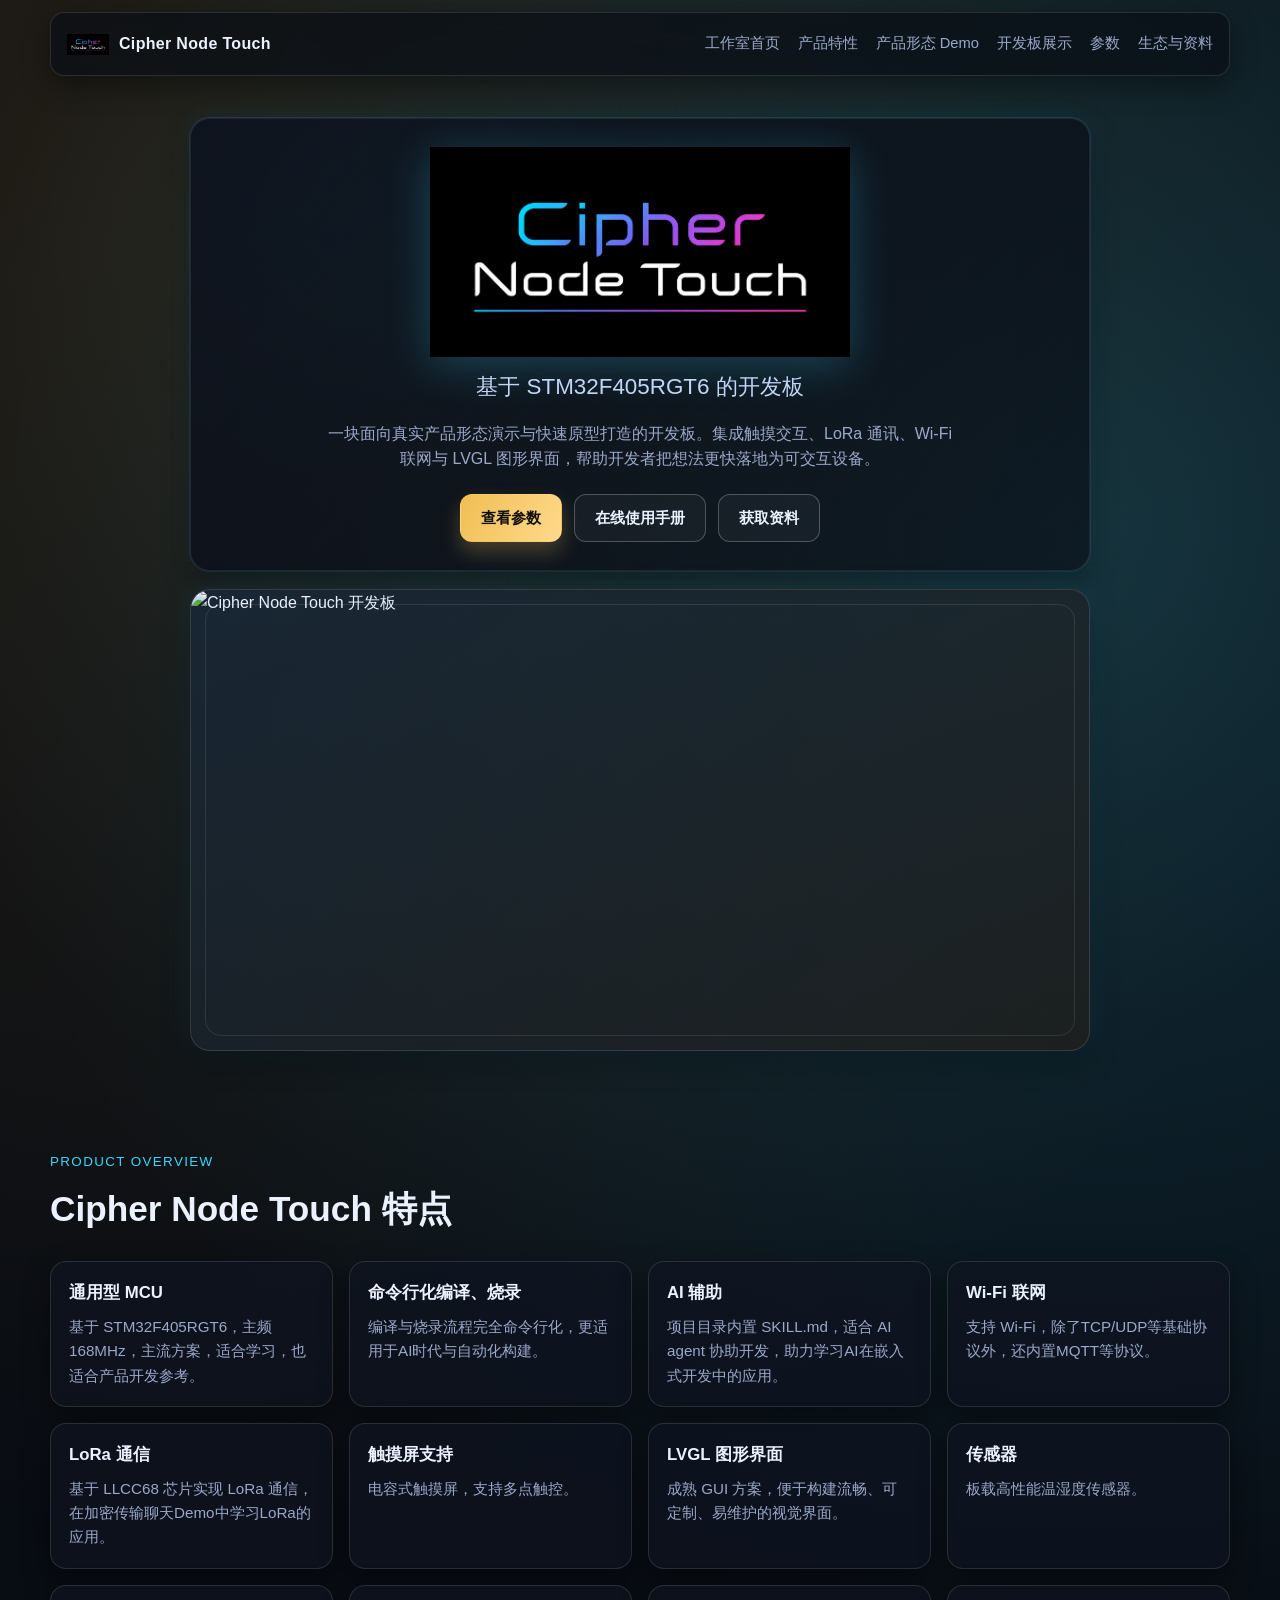
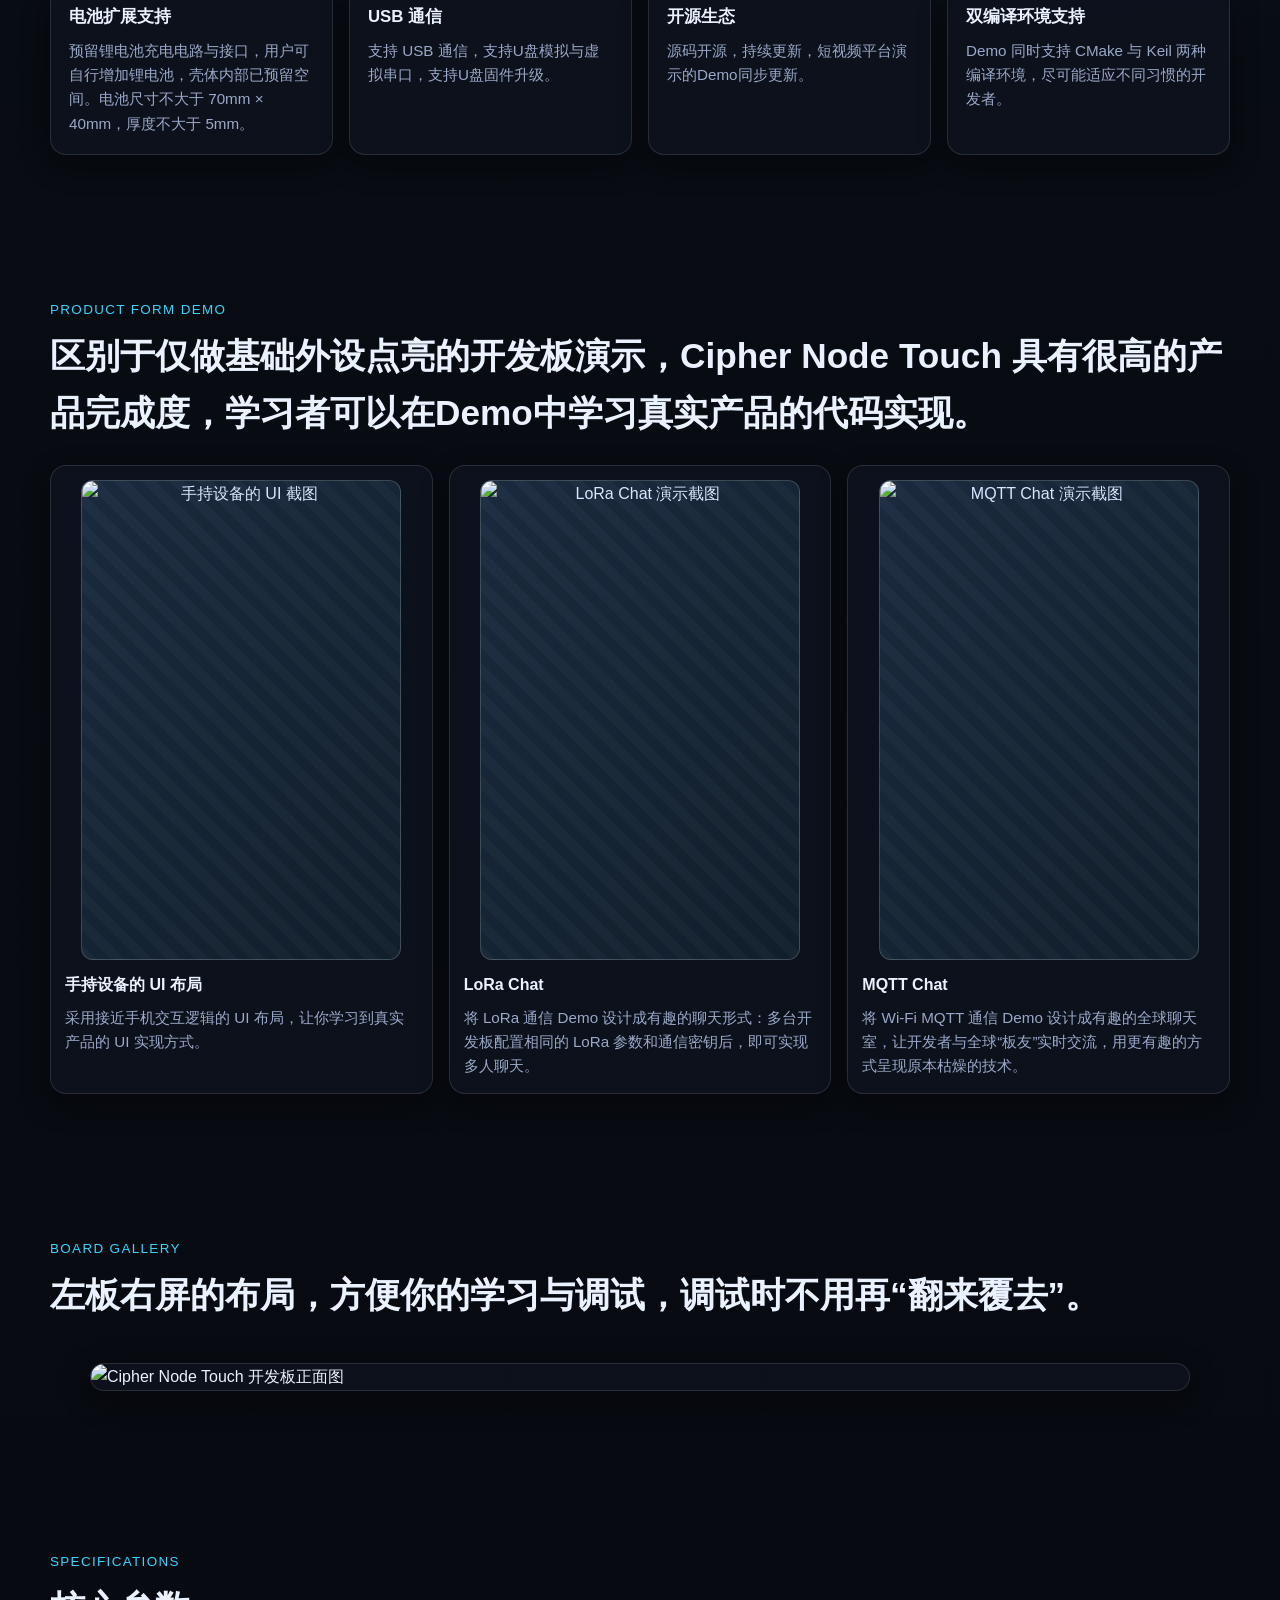
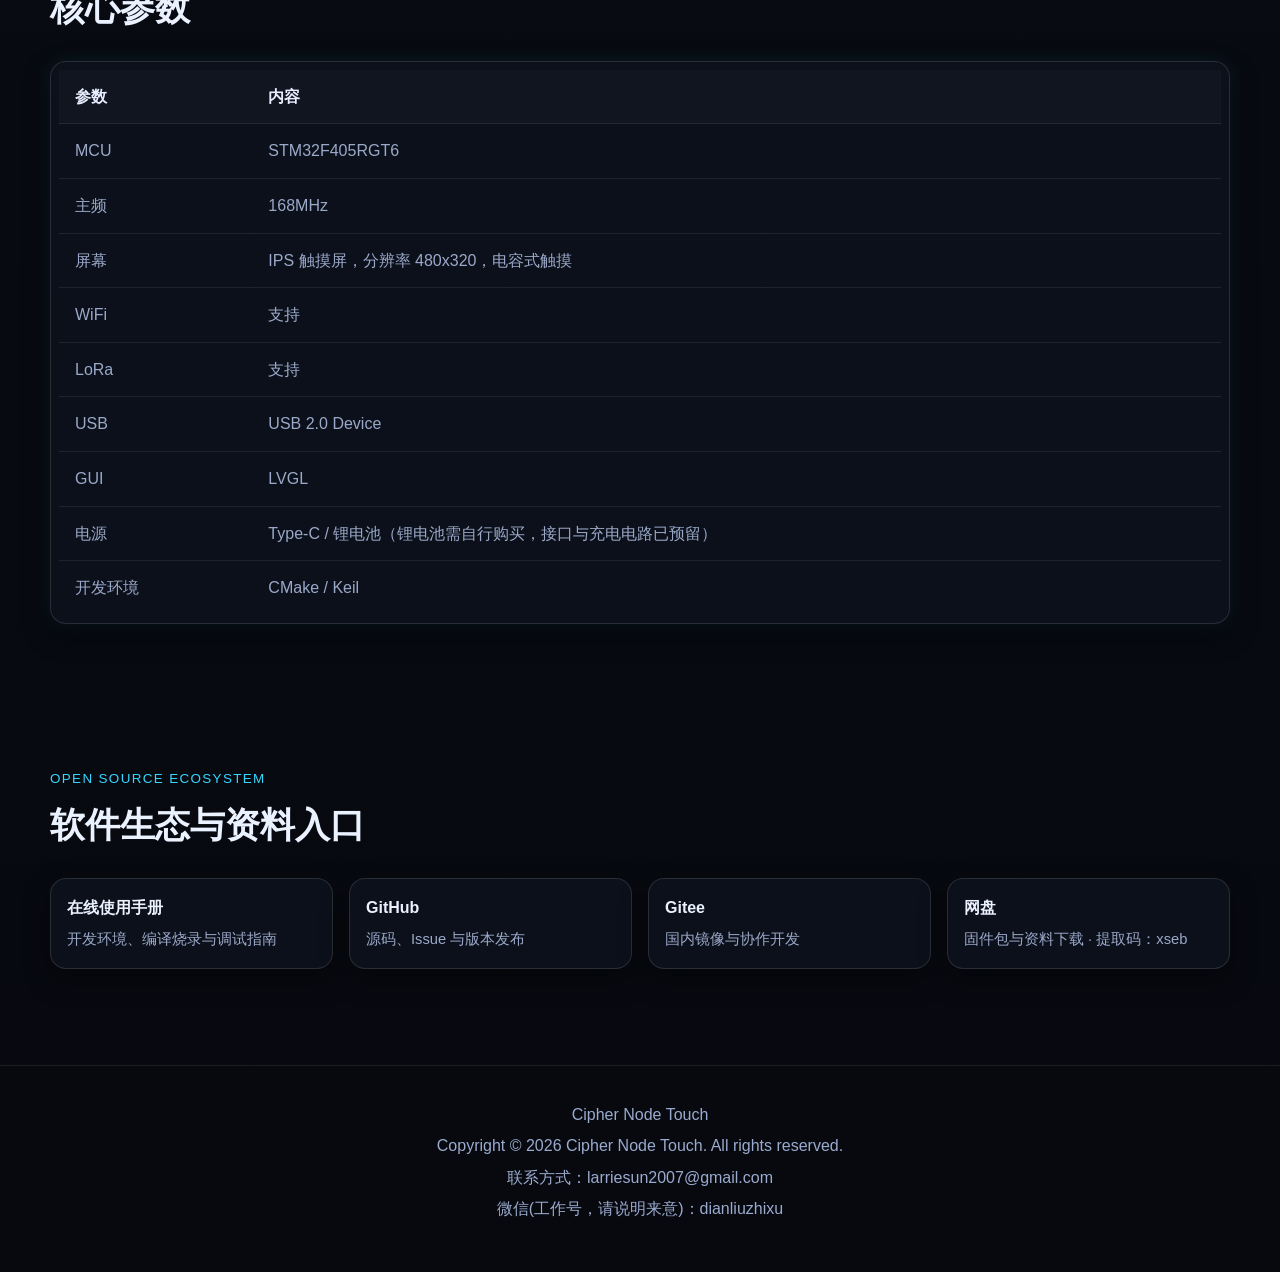
==== commit ff2f8d45: "Merge pull request #4 from sunzhen222/main update" ====
--- a/cipher_node_touch/index.html
+++ b/cipher_node_touch/index.html
@@ -59,6 +59,7 @@
           </p>
           <div class="hero__actions">
             <a class="btn btn--primary" href="#specs">查看参数</a>
+            <a class="btn btn--ghost" href="./manual/">在线使用手册</a>
             <a class="btn btn--ghost" href="#ecosystem">获取资料</a>
           </div>
         </div>
@@ -232,17 +233,21 @@
           <h3>软件生态与资料入口</h3>
         </div>
         <div class="eco-grid">
-          <a class="eco-card reveal" href="https://github.com/your_repo" target="_blank" rel="noreferrer">
+          <a class="eco-card reveal" href="./manual/">
+            <h4>在线使用手册</h4>
+            <p>开发环境、编译烧录与调试指南</p>
+          </a>
+          <a class="eco-card reveal" href="https://github.com/sunzhen222/cipher_node_touch" target="_blank" rel="noreferrer">
             <h4>GitHub</h4>
             <p>源码、Issue 与版本发布</p>
           </a>
-          <a class="eco-card reveal" href="https://gitee.com/your_repo" target="_blank" rel="noreferrer">
+          <a class="eco-card reveal" href="https://gitee.com/dianliuzhixu/cipher_node_touch" target="_blank" rel="noreferrer">
             <h4>Gitee</h4>
             <p>国内镜像与协作开发</p>
           </a>
-          <a class="eco-card reveal" href="https://pan.baidu.com/xxxx" target="_blank" rel="noreferrer">
-            <h4>百度网盘</h4>
-            <p>固件包与资料下载</p>
+          <a class="eco-card reveal" href="https://pan.baidu.com/s/1xC8_7aAwKEjQGK3wG2qCUQ" target="_blank" rel="noreferrer">
+            <h4>网盘</h4>
+            <p>固件包与资料下载 · 提取码：xseb</p>
           </a>
         </div>
       </section>
--- a/style.css
+++ b/style.css
@@ -89,6 +89,7 @@
 .nav-links {
   display: flex;
   gap: 18px;
+  min-width: 0;
   font-size: 0.92rem;
   color: var(--muted);
 }
@@ -130,33 +131,40 @@
 }
 
 .section-grid {
-  min-height: 92vh;
   display: grid;
-  place-items: center;
-  padding: 80px 0 20px;
+  grid-template-columns: minmax(0, 1fr);
+  align-items: center;
+  gap: 18px;
+  width: min(900px, 100%);
+  min-height: auto;
+  margin: 0 auto;
+  padding: 42px 0 28px;
   position: relative;
   isolation: isolate;
 }
 
 .hero__content {
-  width: min(860px, 100%);
+  width: 100%;
+  min-width: 0;
   text-align: center;
-  padding: 34px 28px;
-  border-radius: 22px;
+  padding: 28px;
+  border-radius: 20px;
   border: 1px solid rgba(255, 255, 255, 0.08);
-  background: linear-gradient(135deg, rgba(11, 16, 28, 0.85), rgba(8, 11, 20, 0.65));
+  background:
+    linear-gradient(135deg, rgba(11, 16, 28, 0.86), rgba(8, 11, 20, 0.6)),
+    radial-gradient(circle at 18% 18%, rgba(55, 214, 255, 0.14), transparent 36%);
   box-shadow: var(--shadow-soft), var(--shadow-glow);
 }
 
 .hero-logo {
-  width: min(560px, 88%);
+  width: min(420px, 100%);
   height: auto;
   display: block;
   margin: 0 auto;
-  padding: 8px;
-  border-radius: 22px;
-  background: rgba(7, 11, 18, 0.68);
-  border: 1px solid rgba(255, 255, 255, 0.08);
+  padding: 0;
+  border-radius: 0;
+  background: transparent;
+  border: 0;
   filter: drop-shadow(0 8px 22px rgba(55, 214, 255, 0.24));
 }
 
@@ -175,17 +183,48 @@
 }
 
 .hero__desc {
-  margin: 20px auto 0;
-  max-width: 680px;
+  margin: 16px auto 0;
+  max-width: 640px;
   color: var(--muted);
 }
 
 .hero__actions {
-  margin-top: 30px;
+  margin-top: 22px;
   display: inline-flex;
   flex-wrap: wrap;
   justify-content: center;
   gap: 12px;
+}
+
+.hero__visual {
+  position: relative;
+  width: 100%;
+  min-width: 0;
+  overflow: hidden;
+  border-radius: 20px;
+  border: 1px solid rgba(255, 255, 255, 0.12);
+  background:
+    linear-gradient(145deg, rgba(101, 182, 255, 0.12), rgba(240, 191, 83, 0.08)),
+    rgba(10, 14, 22, 0.74);
+  box-shadow: var(--shadow-soft), 0 0 28px rgba(55, 214, 255, 0.12);
+}
+
+.hero__visual::before {
+  content: "";
+  position: absolute;
+  inset: 14px;
+  border-radius: 16px;
+  border: 1px solid rgba(255, 255, 255, 0.1);
+  pointer-events: none;
+  z-index: 1;
+}
+
+.hero__visual img {
+  display: block;
+  width: 100%;
+  max-height: 460px;
+  aspect-ratio: 16 / 9;
+  object-fit: cover;
 }
 
 .btn {
@@ -278,7 +317,8 @@
 }
 
 .gallery-grid {
-  grid-template-columns: repeat(3, minmax(0, 1fr));
+  grid-template-columns: minmax(0, 1fr);
+  justify-content: center;
 }
 
 .demo-intro {
@@ -309,11 +349,11 @@
   width: min(320px, 100%);
   aspect-ratio: 320 / 480;
   border-radius: 12px;
-  border: 1px dashed rgba(255, 255, 255, 0.24);
+  border: 1px solid rgba(255, 255, 255, 0.18);
   display: grid;
   place-items: center;
   text-align: center;
-  padding: 12px;
+  overflow: hidden;
   margin: 0 auto;
   color: #d9e6ff;
   background:
@@ -321,6 +361,13 @@
     repeating-linear-gradient(45deg, rgba(255, 255, 255, 0.04) 0 10px, rgba(255, 255, 255, 0.01) 10px 20px);
 }
 
+.demo-media img {
+  width: 100%;
+  height: 100%;
+  display: block;
+  object-fit: cover;
+}
+
 .demo-media span {
   font-size: 0.92rem;
 }
@@ -342,8 +389,7 @@
 .gallery-item img {
   display: block;
   width: 100%;
-  aspect-ratio: 16 / 10;
-  object-fit: cover;
+  height: auto;
   transition: transform 0.32s ease, filter 0.32s ease;
   cursor: zoom-in;
 }
@@ -387,7 +433,7 @@
 }
 
 .eco-grid {
-  grid-template-columns: repeat(5, minmax(0, 1fr));
+  grid-template-columns: repeat(4, minmax(0, 1fr));
 }
 
 .eco-card {
@@ -535,6 +581,11 @@
   transform: translateY(0);
 }
 
+.hero .reveal {
+  opacity: 1;
+  transform: none;
+}
+
 @keyframes spin {
   to {
     transform: rotate(360deg);
@@ -574,12 +625,21 @@
     padding: 54px 0;
   }
 
+  .section-grid {
+    gap: 16px;
+    padding: 30px 0 24px;
+  }
+
   .hero__content {
-    text-align: left;
-  }
-
-  .hero__actions {
-    justify-content: flex-start;
+    padding: 22px;
+  }
+
+  .hero-logo {
+    width: min(320px, 100%);
+  }
+
+  .hero__visual img {
+    aspect-ratio: 4 / 3;
   }
 
   .feature-grid,
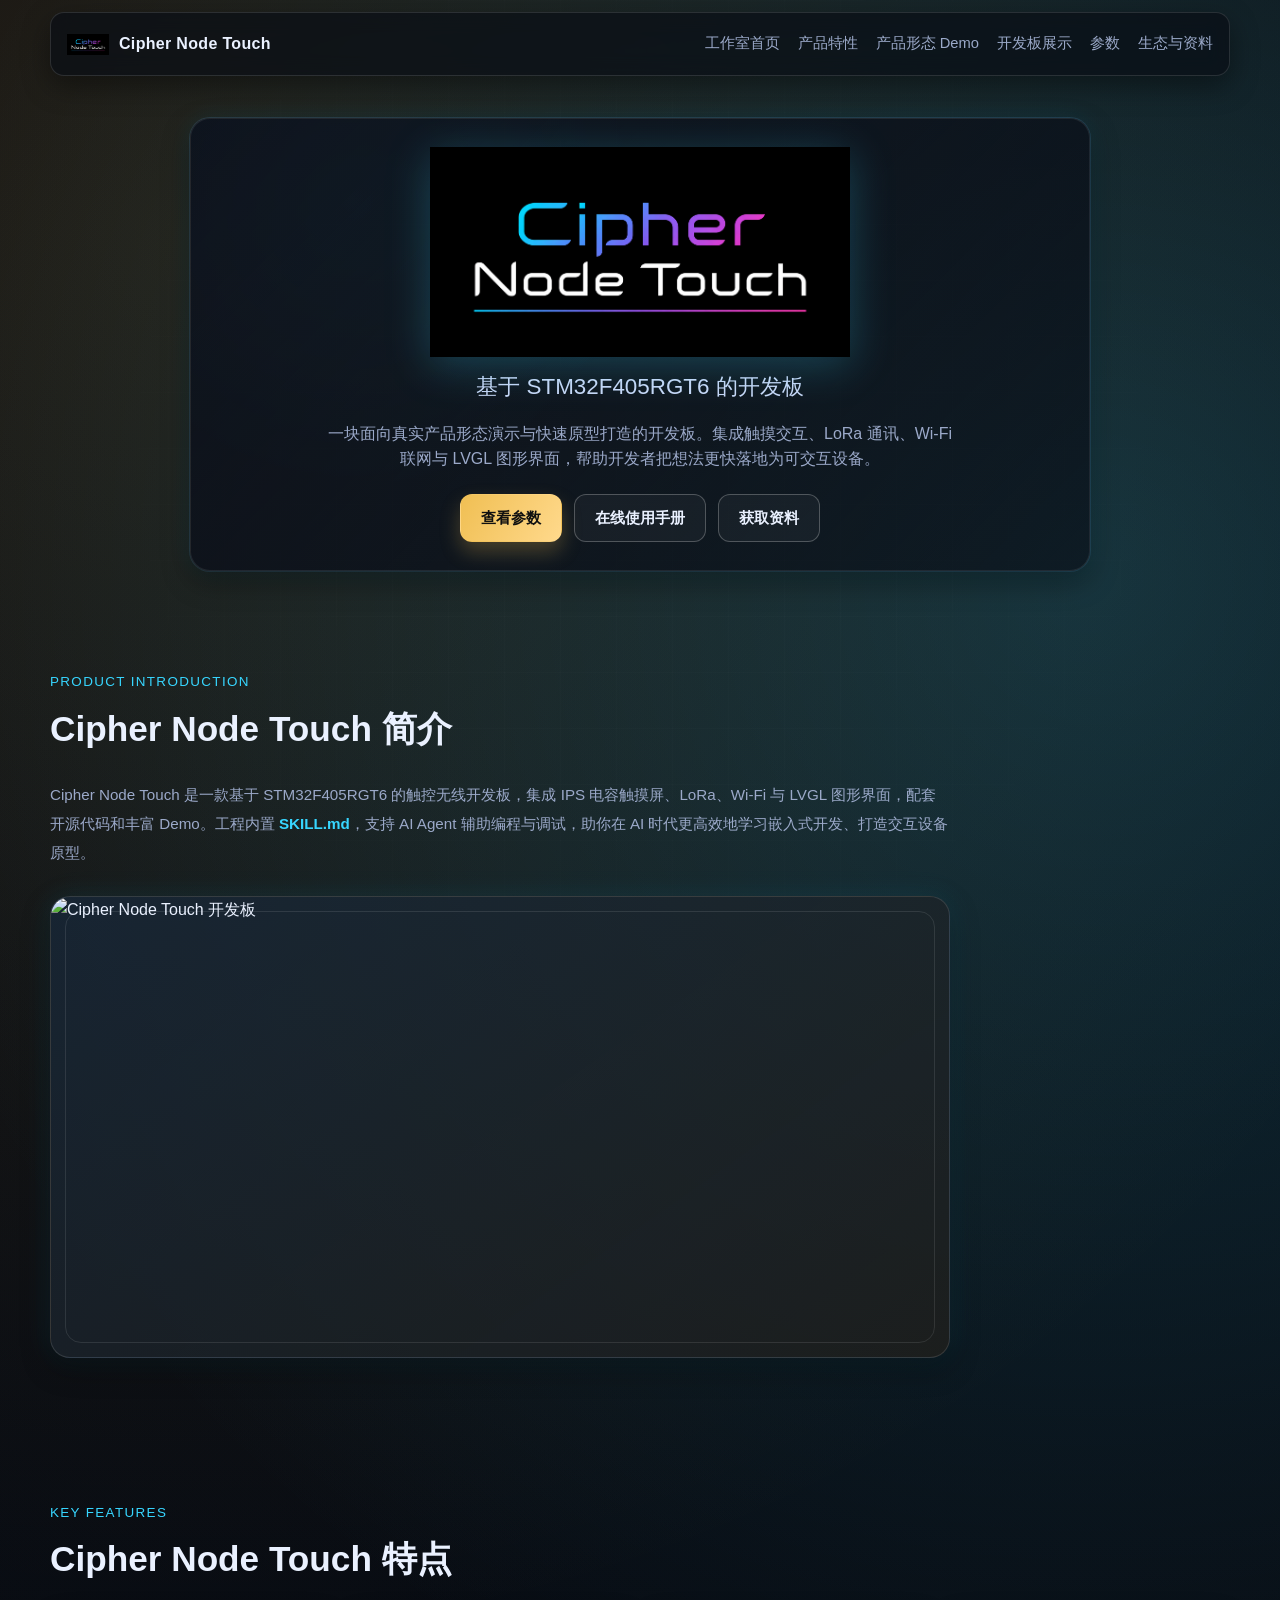
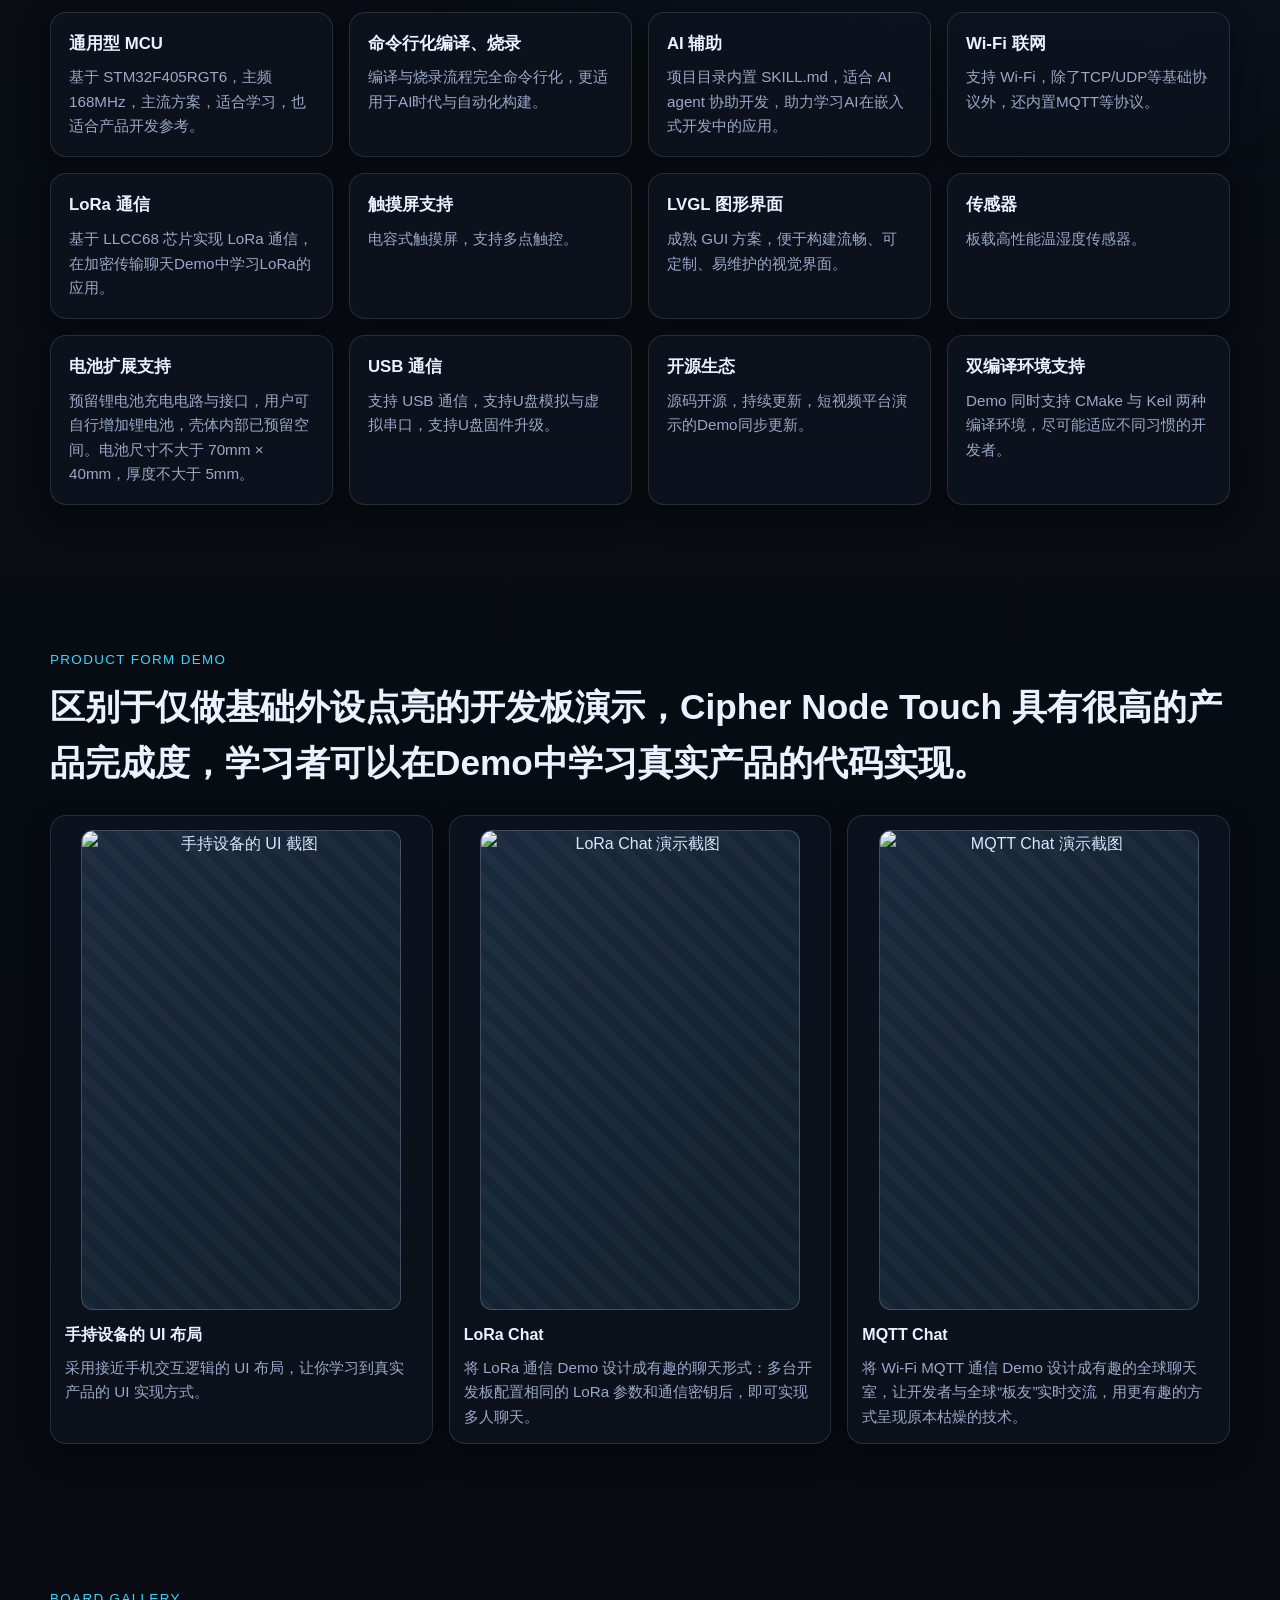
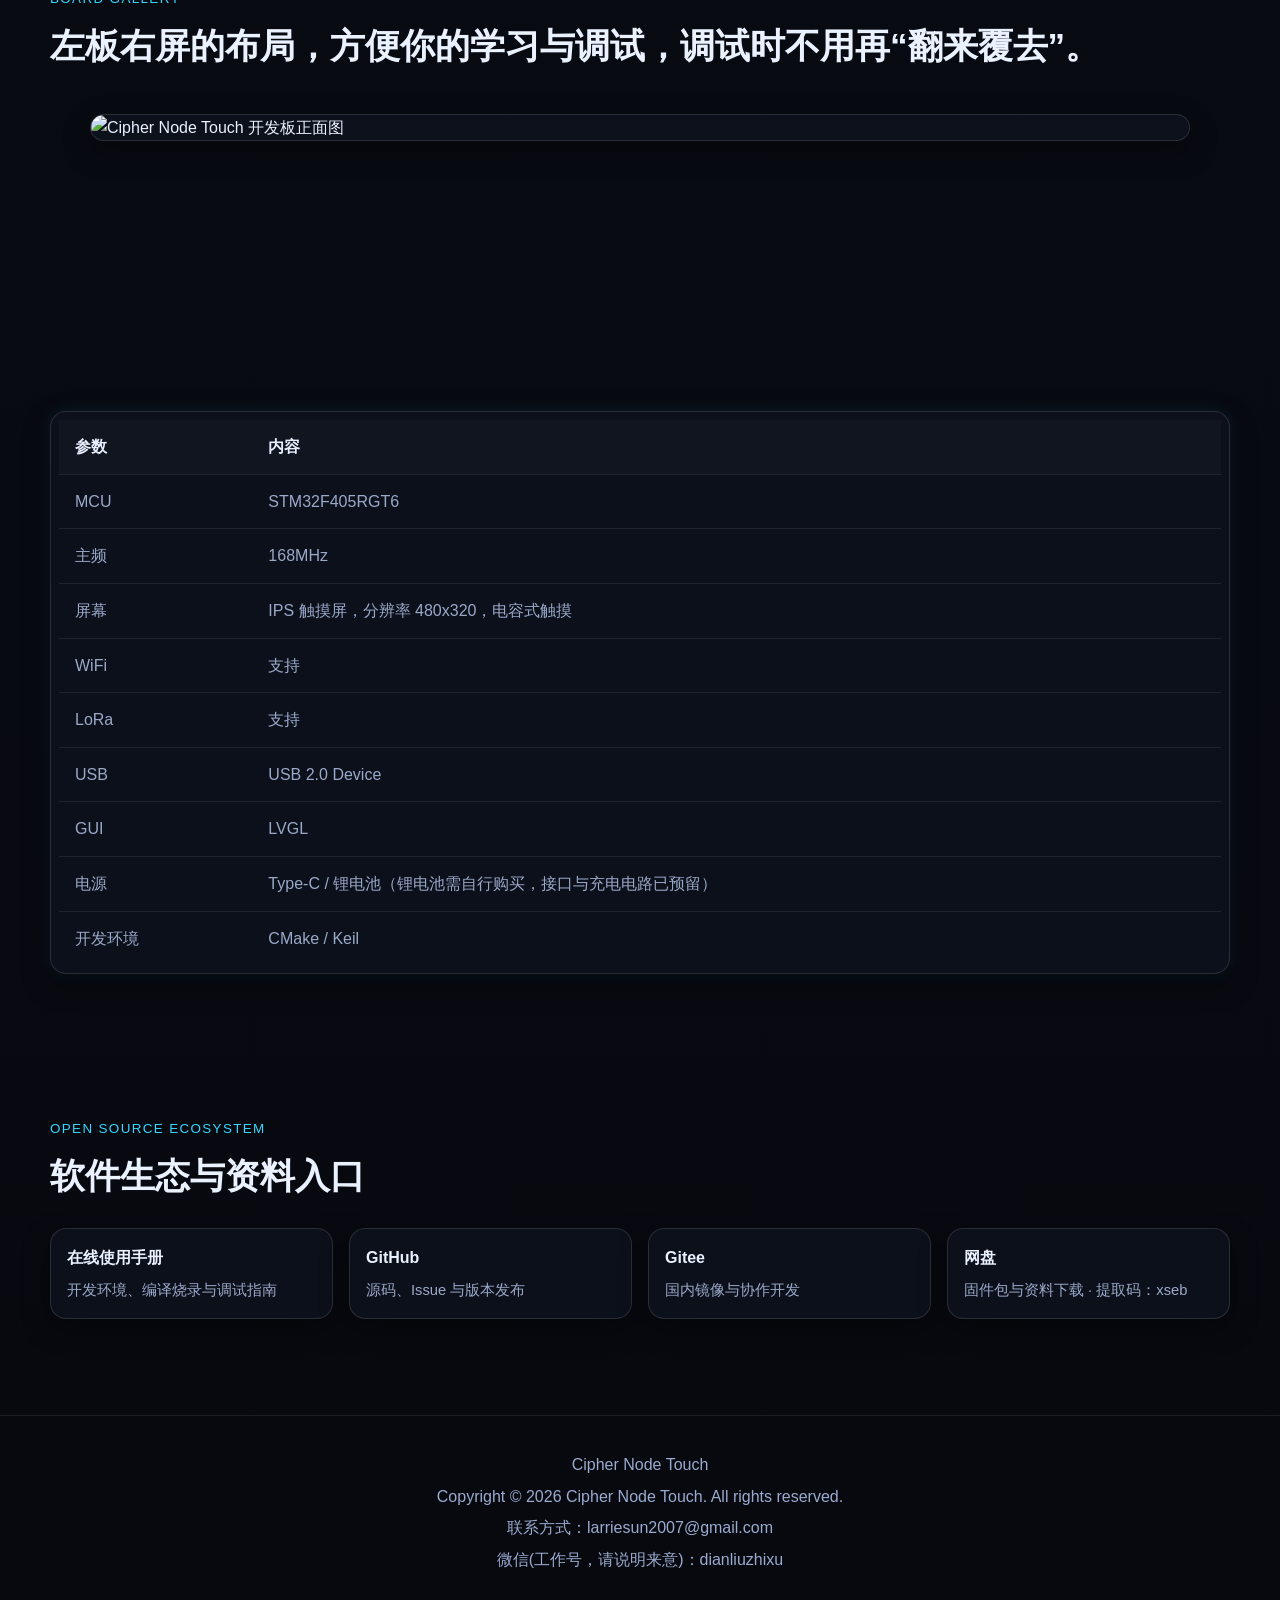
==== commit 0dbf89c4: "Merge pull request #5 from sunzhen222/main Google Analytics" ====
--- a/cipher_node_touch/index.html
+++ b/cipher_node_touch/index.html
@@ -1,6 +1,15 @@
 <!doctype html>
 <html lang="zh-CN">
   <head>
+    <!-- Google tag (gtag.js) -->
+    <script async src="https://www.googletagmanager.com/gtag/js?id=G-Q7XBK7DT02"></script>
+    <script>
+      window.dataLayer = window.dataLayer || [];
+      function gtag(){dataLayer.push(arguments);}
+      gtag('js', new Date());
+
+      gtag('config', 'G-Q7XBK7DT02');
+    </script>
     <meta charset="UTF-8" />
     <meta http-equiv="X-UA-Compatible" content="IE=edge" />
     <meta name="viewport" content="width=device-width, initial-scale=1.0" />
@@ -63,14 +72,24 @@
             <a class="btn btn--ghost" href="#ecosystem">获取资料</a>
           </div>
         </div>
-        <div class="hero__visual reveal" aria-label="Cipher Node Touch 开发板外观">
+      </section>
+
+      <section class="product-intro section reveal" aria-label="产品简介">
+        <div class="section-title">
+          <p class="kicker">Product Introduction</p>
+          <h3>Cipher Node Touch 简介</h3>
+        </div>
+        <p>
+          Cipher Node Touch 是一款基于 STM32F405RGT6 的触控无线开发板，集成 IPS 电容触摸屏、LoRa、Wi-Fi 与 LVGL 图形界面，配套开源代码和丰富 Demo。工程内置 <code>SKILL.md</code>，支持 AI Agent 辅助编程与调试，助你在 AI 时代更高效地学习嵌入式开发、打造交互设备原型。
+        </p>
+        <div class="hero__visual" aria-label="Cipher Node Touch 开发板外观">
           <img src="../images/board_2.jpg" alt="Cipher Node Touch 开发板" />
         </div>
       </section>
 
       <section id="features" class="section">
         <div class="section-title reveal">
-          <p class="kicker">Product Overview</p>
+          <p class="kicker">Key Features</p>
           <h3>Cipher Node Touch 特点</h3>
         </div>
         <div class="feature-grid">
--- a/style.css
+++ b/style.css
@@ -257,6 +257,25 @@
 
 .section-title {
   margin-bottom: 24px;
+}
+
+.product-intro > p {
+  max-width: 900px;
+  margin: 0;
+  color: var(--muted);
+  font-size: 0.95rem;
+  line-height: 1.9;
+}
+
+.product-intro code {
+  color: var(--cyan);
+  font: inherit;
+  font-weight: 600;
+}
+
+.product-intro .hero__visual {
+  max-width: 900px;
+  margin-top: 28px;
 }
 
 .kicker {
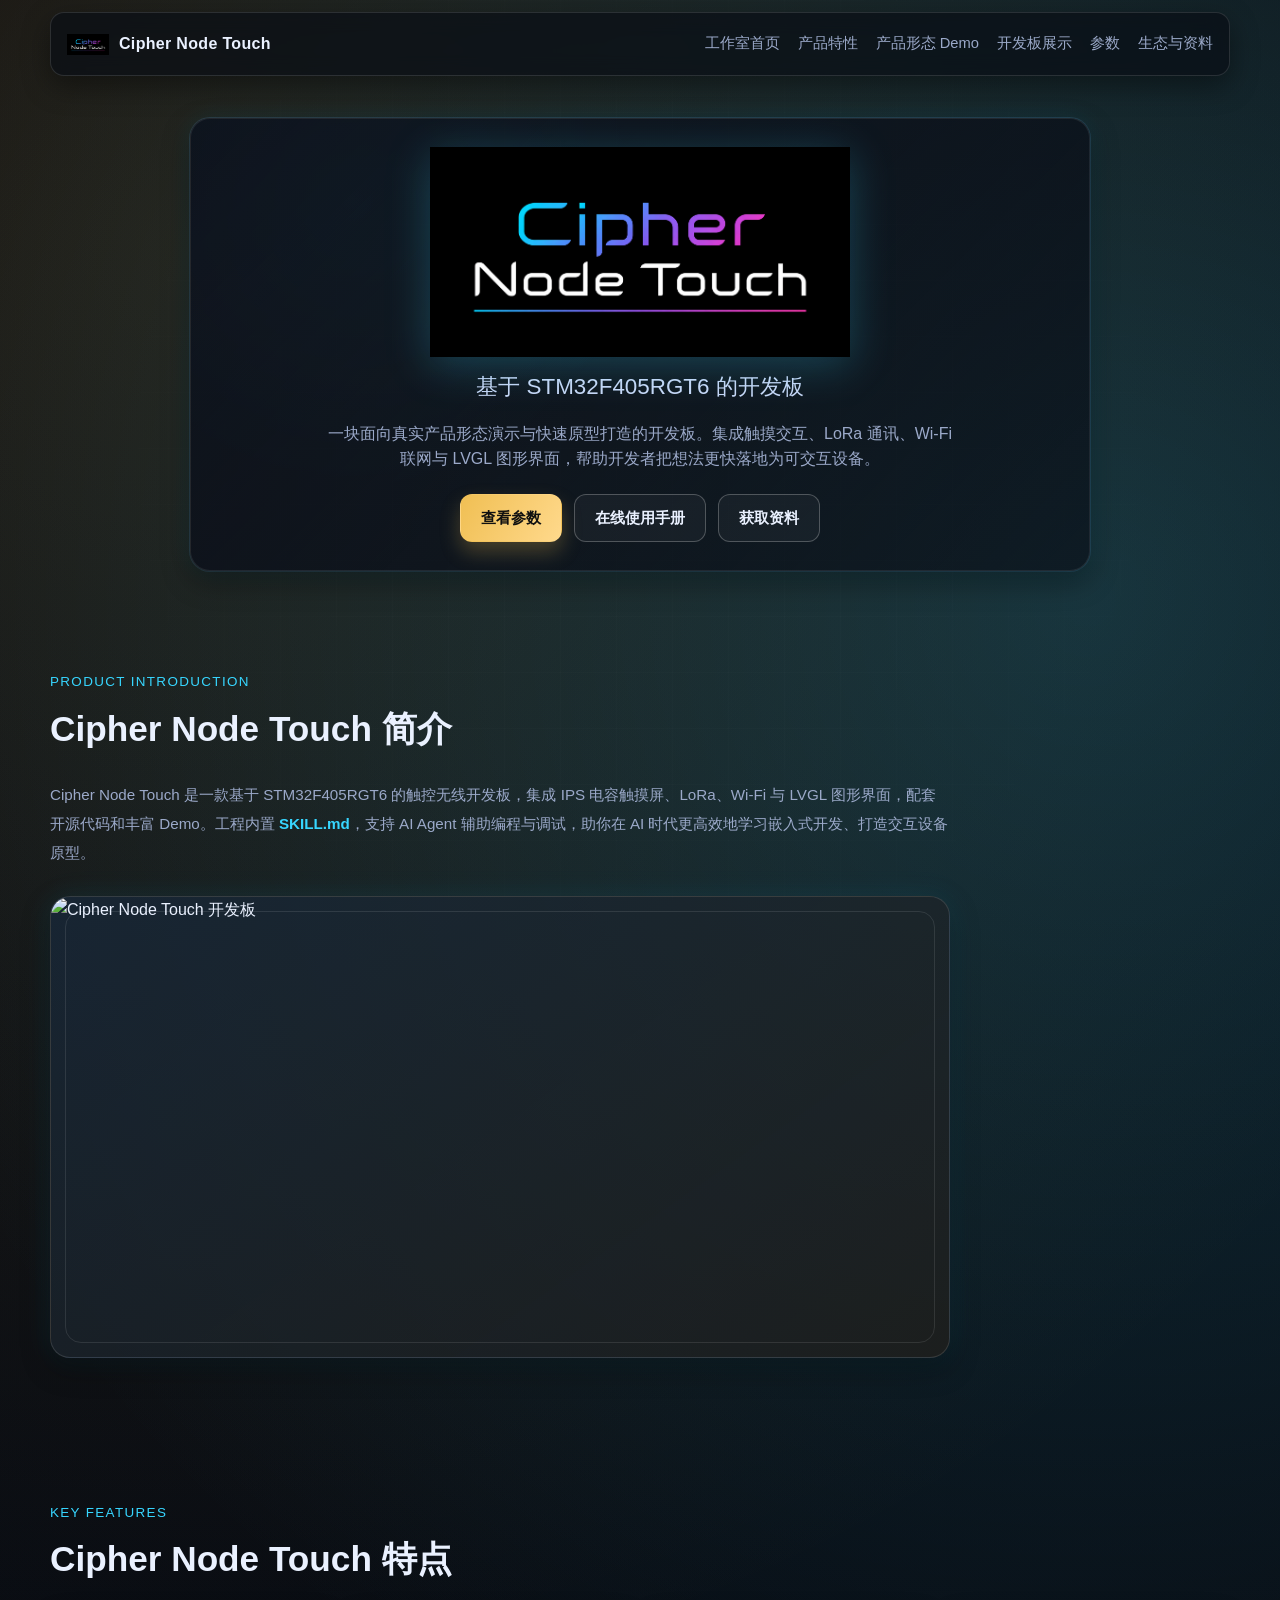
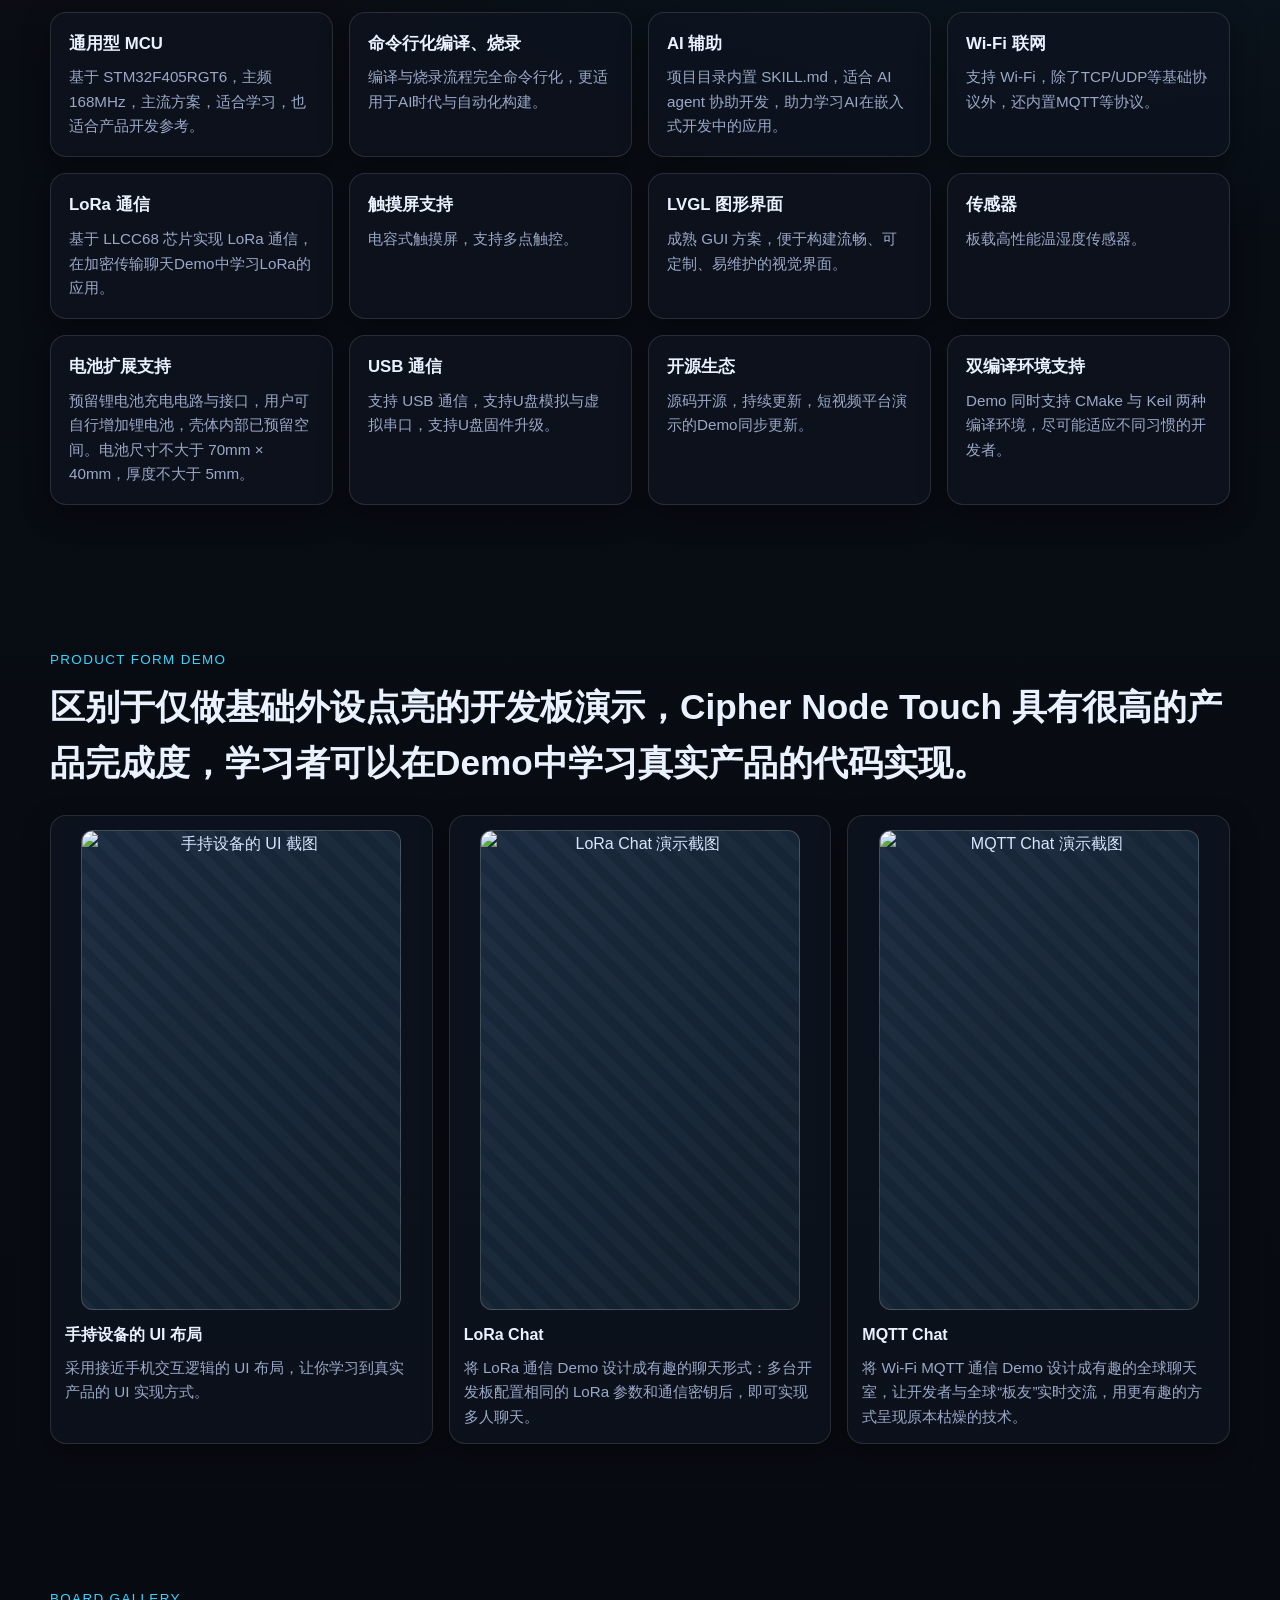
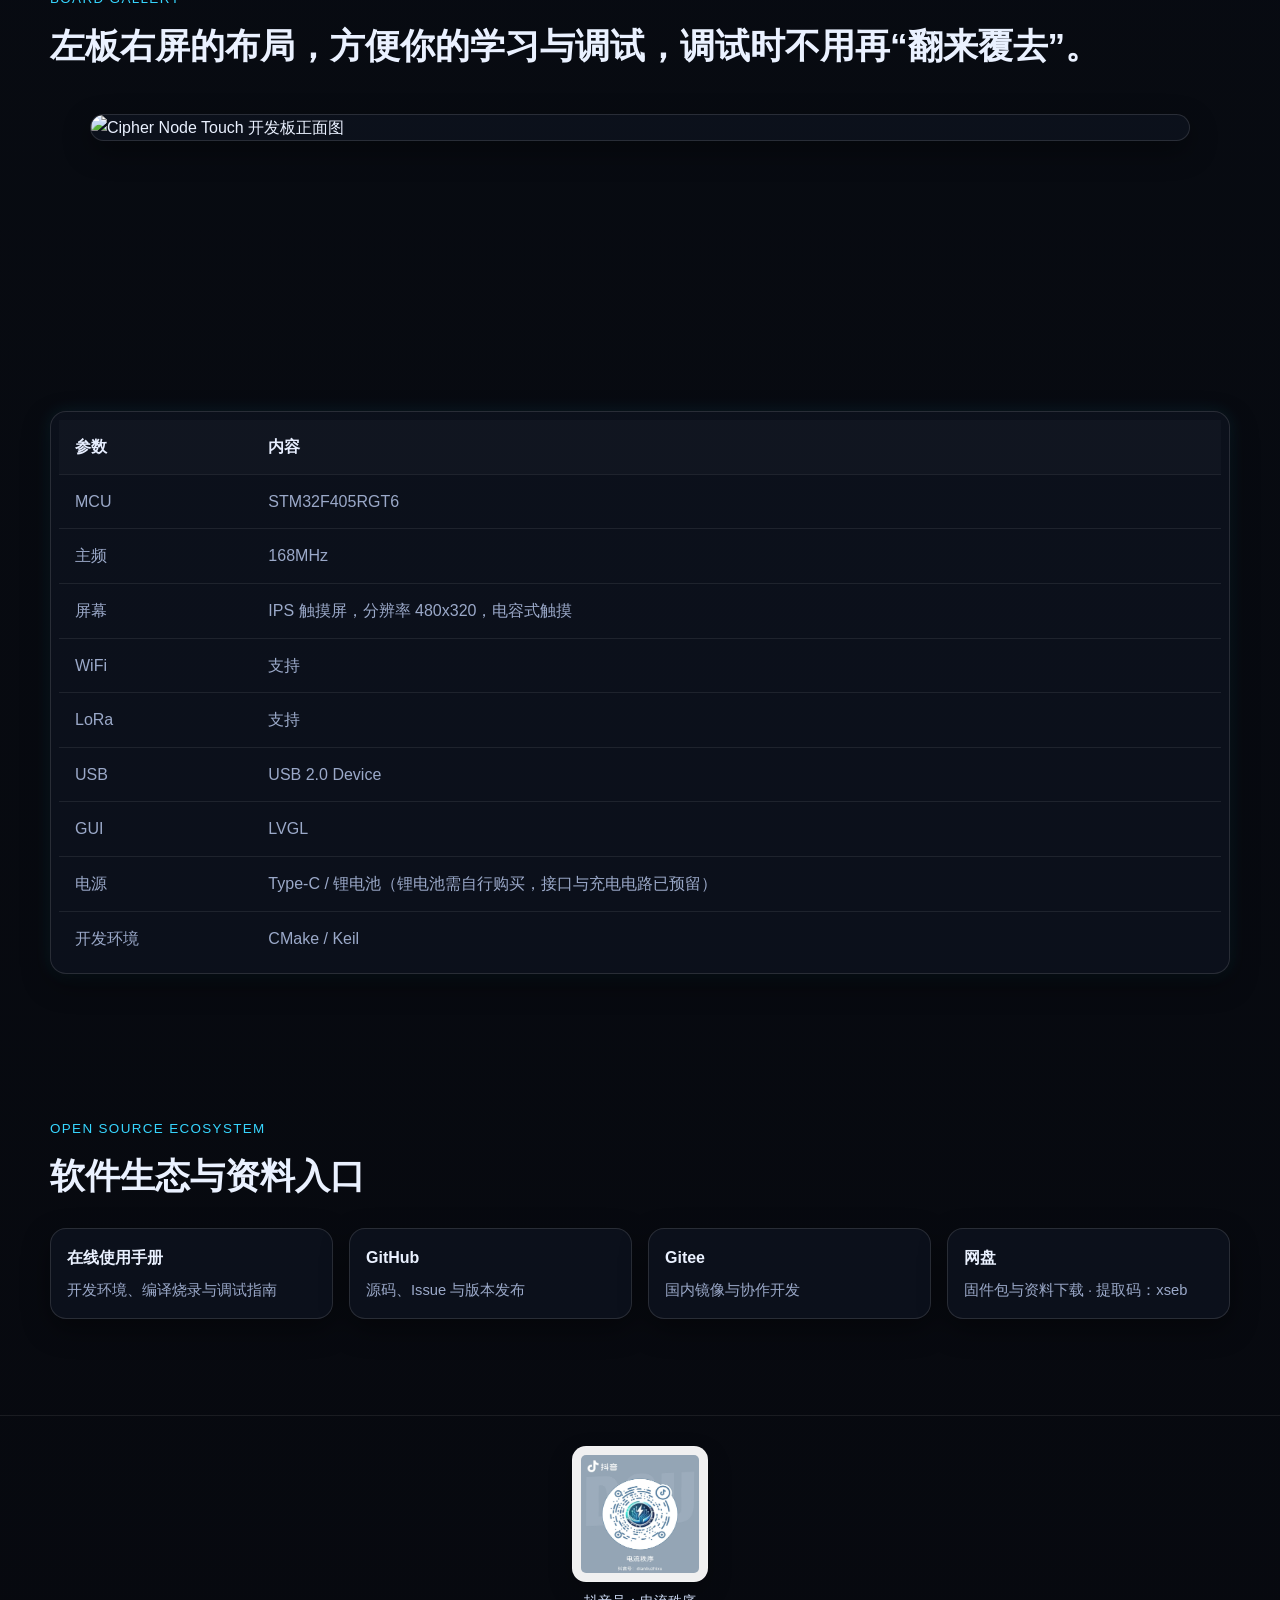
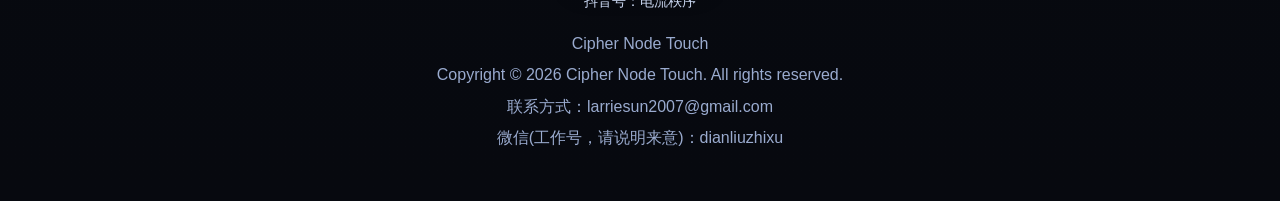
==== commit a54577d1: "add douyin qrcode" ====
--- a/cipher_node_touch/index.html
+++ b/cipher_node_touch/index.html
@@ -273,6 +273,10 @@
     </main>
 
     <footer class="site-footer">
+      <div class="douyin-card">
+        <img src="../assets/douyin_qrcode.png" alt="抖音二维码" />
+        <p>抖音号：电流秩序</p>
+      </div>
       <p>Cipher Node Touch</p>
       <p>Copyright © <span id="year"></span> Cipher Node Touch. All rights reserved.</p>
       <p>联系方式：larriesun2007@gmail.com </p>
--- a/style.css
+++ b/style.css
@@ -486,6 +486,30 @@
 
 .site-footer p {
   margin: 6px 0;
+}
+
+.douyin-card {
+  width: fit-content;
+  margin: 0 auto 18px;
+  text-align: center;
+  color: var(--text);
+}
+
+.douyin-card img {
+  display: block;
+  width: 136px;
+  height: 136px;
+  padding: 8px;
+  border: 1px solid rgba(255, 255, 255, 0.16);
+  border-radius: 14px;
+  background: rgba(255, 255, 255, 0.94);
+  box-shadow: 0 10px 24px rgba(0, 0, 0, 0.24);
+}
+
+.douyin-card p {
+  margin: 8px 0 0;
+  color: #c9d6f0;
+  font-size: 0.88rem;
 }
 
 .back-to-top {
